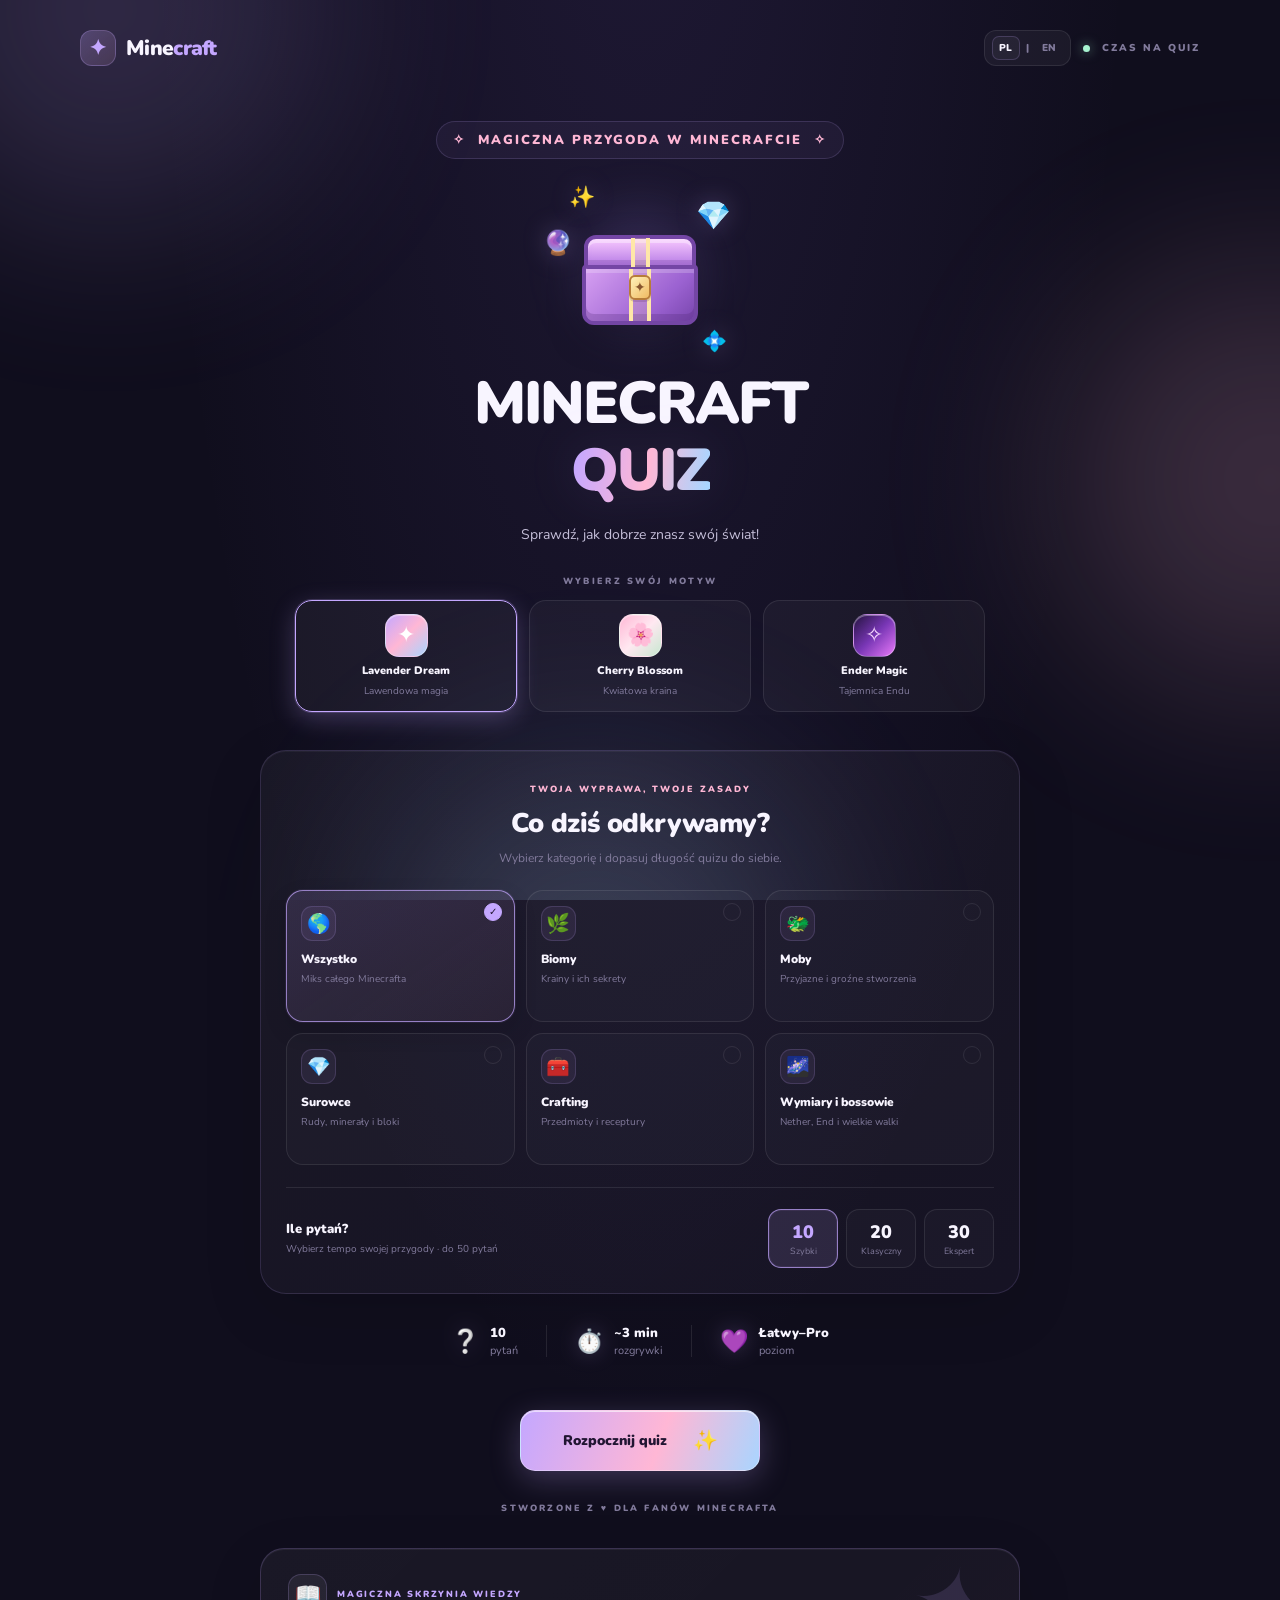
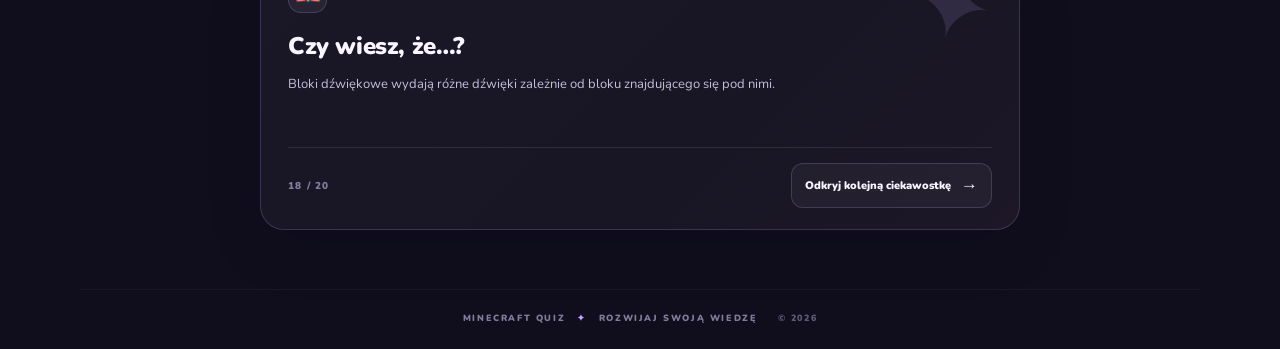
==== index.html @ c7bdc9eb "add buttons change language and facts" ====
<!DOCTYPE html>
<html lang="pl">
<head>
    <meta charset="UTF-8">
    <meta name="description" id="metaDescription" content="Minecraft Quiz — sprawdź swoją wiedzę o świecie Minecraft!">
    <link rel="stylesheet" href="style.css">
    <script src="script.js" defer></script>
    <link rel="preconnect" href="https://fonts.googleapis.com">
    <link rel="preconnect" href="https://fonts.gstatic.com" crossorigin>
    <link href="https://fonts.googleapis.com/css2?family=Nunito:wght@400;500;600;700;800;900&display=swap" rel="stylesheet">
    <title>Minecraft Quiz</title>
</head>
<body>
    <div class="background-effects" aria-hidden="true">
        <div class="glow glow-one"></div>
        <div class="glow glow-two"></div>
        <div class="glow glow-three"></div>
    </div>
    <div class="particles" id="particles" aria-hidden="true"></div>
    <header class="topbar">
        <a href="#" class="logo" aria-label="Minecraft Quiz — strona główna" data-i18n-aria="homeAria">
            <span class="logo-icon">✦</span>
            <span>Mine<span class="logo-accent">craft</span></span>
        </a>
        <div class="topbar-right">
            <div class="language-switch" role="group" aria-label="Wybierz język" data-i18n-aria="languageAria">
                <button type="button" class="language-button active" data-language="pl" aria-pressed="true">PL</button>
                <span aria-hidden="true">|</span>
                <button type="button" class="language-button" data-language="en" aria-pressed="false">EN</button>
            </div>
            <span class="status-dot"></span>
            <span class="status-text" data-i18n="status">CZAS NA QUIZ</span>
        </div>
    </header>
    <main class="main-container">
        <section class="screen welcome-screen active" id="welcomeScreen">
            <div class="welcome-content">
                <div class="eyebrow">
                    <span>✧</span>
                    <span data-i18n="eyebrow">MAGICZNA PRZYGODA W MINECRAFCIE</span>
                    <span>✧</span>
                </div>

                <div class="hero-icon chest-scene" id="chestScene" aria-hidden="true">
                    <div class="hero-icon-glow"></div>
                    <span class="crystal crystal-one">💎</span>
                    <span class="crystal crystal-two">🔮</span>
                    <span class="crystal crystal-three">✨</span>
                    <span class="crystal crystal-four">💠</span>
                    <div class="treasure-chest" id="treasureChest">
                        <div class="chest-lid"><span class="chest-lid-band"></span></div>
                        <div class="chest-base">
                            <span class="chest-band"></span>
                            <span class="chest-lock">✦</span>
                        </div>
                        <div class="chest-sparkle chest-sparkle-one">✧</div>
                        <div class="chest-sparkle chest-sparkle-two">✦</div>
                    </div>
                </div>

                <h1>MINECRAFT<br><span class="gradient-text">QUIZ</span></h1>
                <p class="welcome-description" data-i18n="welcomeDescription">Sprawdź, jak dobrze znasz swój świat!</p>

                <div class="theme-picker" aria-label="Wybierz motyw quizu" data-i18n-aria="themeAria">
                    <p class="theme-picker-title" data-i18n="themeTitle">WYBIERZ SWÓJ MOTYW</p>
                    <div class="theme-options">
                        <button class="theme-option" type="button" data-theme-choice="lavender" aria-pressed="false">
                            <span class="theme-swatch lavender-swatch"><span>✦</span></span>
                            <span class="theme-option-name">Lavender Dream</span>
                            <span class="theme-option-description" data-i18n="themeLavender">Lawendowa magia</span>
                        </button>
                        <button class="theme-option" type="button" data-theme-choice="cherry" aria-pressed="false">
                            <span class="theme-swatch cherry-swatch"><span>🌸</span></span>
                            <span class="theme-option-name">Cherry Blossom</span>
                            <span class="theme-option-description" data-i18n="themeCherry">Kwiatowa kraina</span>
                        </button>
                        <button class="theme-option" type="button" data-theme-choice="ender" aria-pressed="false">
                            <span class="theme-swatch ender-swatch"><span>✧</span></span>
                            <span class="theme-option-name">Ender Magic</span>
                            <span class="theme-option-description" data-i18n="themeEnder">Tajemnica Endu</span>
                        </button>
                    </div>
                </div>

                <section class="quiz-setup" aria-labelledby="categoryHeading">
                    <div class="setup-heading">
                        <span class="setup-kicker" data-i18n="setupKicker">TWOJA WYPRAWA, TWOJE ZASADY</span>
                        <h2 id="categoryHeading" data-i18n="categoryHeading">Co dziś odkrywamy?</h2>
                        <p data-i18n="setupDescription">Wybierz kategorię i dopasuj długość quizu do siebie.</p>
                    </div>
                    <div class="category-grid" id="categoryGrid" role="group" aria-label="Wybierz kategorię quizu" data-i18n-aria="categoryAria">
                        <button class="category-card selected" type="button" data-category="all" aria-pressed="true"><span class="category-card-icon">🌎</span><span class="category-card-title" data-i18n="catAll">Wszystko</span><span class="category-card-description" data-i18n="catAllDesc">Miks całego Minecrafta</span><span class="category-card-check">✓</span></button>
                        <button class="category-card" type="button" data-category="biomes" aria-pressed="false"><span class="category-card-icon">🌿</span><span class="category-card-title" data-i18n="catBiomes">Biomy</span><span class="category-card-description" data-i18n="catBiomesDesc">Krainy i ich sekrety</span><span class="category-card-check">✓</span></button>
                        <button class="category-card" type="button" data-category="mobs" aria-pressed="false"><span class="category-card-icon">🐲</span><span class="category-card-title" data-i18n="catMobs">Moby</span><span class="category-card-description" data-i18n="catMobsDesc">Przyjazne i groźne stworzenia</span><span class="category-card-check">✓</span></button>
                        <button class="category-card" type="button" data-category="resources" aria-pressed="false"><span class="category-card-icon">💎</span><span class="category-card-title" data-i18n="catResources">Surowce</span><span class="category-card-description" data-i18n="catResourcesDesc">Rudy, minerały i bloki</span><span class="category-card-check">✓</span></button>
                        <button class="category-card" type="button" data-category="crafting" aria-pressed="false"><span class="category-card-icon">🧰</span><span class="category-card-title" data-i18n="catCrafting">Crafting</span><span class="category-card-description" data-i18n="catCraftingDesc">Przedmioty i receptury</span><span class="category-card-check">✓</span></button>
                        <button class="category-card" type="button" data-category="dimensions" aria-pressed="false"><span class="category-card-icon">🌌</span><span class="category-card-title" data-i18n="catDimensions">Wymiary i bossowie</span><span class="category-card-description" data-i18n="catDimensionsDesc">Nether, End i wielkie walki</span><span class="category-card-check">✓</span></button>
                    </div>
                    <div class="question-count-picker">
                        <div class="question-count-copy"><strong data-i18n="countTitle">Ile pytań?</strong><span data-i18n="countHint">Wybierz tempo swojej przygody</span></div>
                        <div class="question-count-options" role="group" aria-label="Liczba pytań" data-i18n-aria="countAria">
                            <button type="button" class="count-option selected" data-count="10" aria-pressed="true"><strong>10</strong><span data-i18n="countQuick">Szybki</span></button>
                            <button type="button" class="count-option" data-count="20" aria-pressed="false"><strong>20</strong><span data-i18n="countClassic">Klasyczny</span></button>
                            <button type="button" class="count-option" data-count="30" aria-pressed="false"><strong>30</strong><span data-i18n="countExpert">Ekspert</span></button>
                        </div>
                    </div>
                </section>

                <div class="quiz-info">
                    <div class="info-item">
                        <span class="info-icon">❔</span>
                        <div><strong id="selectedQuestionCount">10</strong><span data-i18n="questionsLabel">pytań</span></div>
                    </div>
                    <div class="info-divider"></div>
                    <div class="info-item">
                        <span class="info-icon">⏱️</span>
                        <div><strong id="estimatedTime">~3 min</strong><span data-i18n="gameTime">rozgrywki</span></div>
                    </div>
                    <div class="info-divider"></div>
                    <div class="info-item">
                        <span class="info-icon">💜</span>
                        <div><strong data-i18n="levelRange">Łatwy–Pro</strong><span data-i18n="levelLabel">poziom</span></div>
                    </div>
                </div>
                <button class="primary-button adventure-button" id="startButton" type="button">
                    <span id="startButtonLabel" data-i18n="startQuiz">Rozpocznij quiz</span>
                    <span class="button-arrow">✨</span>
                </button>
                <p class="welcome-footer" data-i18n="welcomeFooter">STWORZONE Z <span>♥</span> DLA FANÓW MINECRAFTA</p>
                <section class="fact-card" aria-labelledby="factHeading">
                    <div class="fact-card-top"><span class="fact-book-icon">📖</span><span class="fact-kicker" data-i18n="factKicker">MAGICZNA SKRZYNIA WIEDZY</span></div>
                    <h2 id="factHeading" data-i18n="factHeading">Czy wiesz, że…?</h2>
                    <p class="fact-text" id="factText" aria-live="polite"></p>
                    <div class="fact-card-bottom"><span class="fact-counter" id="factCounter">01 / 20</span><button type="button" class="fact-next-button" id="nextFactButton"><span data-i18n="nextFact">Odkryj kolejną ciekawostkę</span><span aria-hidden="true">→</span></button></div>
                </section>
            </div>
        </section>
        <section class="screen quiz-screen" id="quizScreen">
            <div class="quiz-header">
                <div class="quiz-category">
                    <span class="category-icon">⛏️</span>
                    <div>
                        <span class="category-label" data-i18n="categoryLabel">KATEGORIA</span>
                        <strong id="quizCategoryTitle">Wiedza o Minecrafcie</strong>
                    </div>
                </div>
                <div class="question-counter">
                    <span id="currentQuestion">01</span>
                    <span class="counter-divider">/</span>
                    <span id="totalQuestions">10</span>
                </div>
            </div>
            <div class="progress-track" role="progressbar" aria-label="Postęp quizu" data-i18n-aria="progressAria" aria-valuemin="0" aria-valuemax="100" aria-valuenow="0" id="progressTrack">
                <div class="progress-fill" id="progressFill"></div>
                <div class="progress-sparkle">✦</div>
            </div>
            <div class="question-content" id="questionContent">
                <div class="question-label">
                    <span class="question-number-icon">✧</span>
                    <span data-i18n="questionLabel">PYTANIE</span> <span id="questionNumberLabel">01</span>
                </div>
                <h2 id="questionText">Loading question...</h2>
                <p class="question-hint" data-i18n="questionHint">Wybierz jedną poprawną odpowiedź.</p>
                <div class="answers-grid" id="answersContainer"></div>
                <div class="feedback-message" id="feedbackMessage" role="status" aria-live="polite"></div>
            </div>
            <div class="quiz-footer">
                <div class="score-display">
                    <span class="score-icon">✦</span>
                    <span data-i18n="yourScore">Twój wynik:</span>
                    <strong id="scoreDisplay">0</strong>
                    <span class="score-unit" data-i18n="points">pkt</span>
                </div>
                <button class="next-button" id="nextButton" disabled>
                    <span id="nextButtonText">Następne pytanie</span>
                    <span>→</span>
                </button>
            </div>
        </section>
        <section class="screen result-screen" id="resultScreen">
            <div class="result-content">
                <div class="result-decoration decoration-left">✦</div>
                <div class="result-decoration decoration-right">✧</div>
                <div class="result-badge" id="resultBadge">🏆</div>
                <div class="eyebrow result-eyebrow">
                    <span data-i18n="quizCompleted">QUIZ UKOŃCZONY</span>
                </div>
                <h1 id="resultTitle">Niesamowicie!</h1>
                <p class="result-description" id="resultDescription">Sprawdź swój wynik!</p>
                <div class="result-card">
                    <span class="result-card-label" data-i18n="resultScore">TWÓJ WYNIK</span>
                    <div class="result-score">
                        <span id="finalScore">0</span>
                        <span class="result-score-divider">/</span>
                        <span id="maxScore">10</span>
                    </div>
                    <div class="result-progress-track">
                        <div class="result-progress-fill" id="resultProgressFill"></div>
                    </div>
                    <div class="result-percentage">
                        <span data-i18n="correctAnswers">Poprawne odpowiedzi</span>
                        <strong id="resultPercentage">0%</strong>
                    </div>
                </div>
                <div class="result-message" id="resultMessage"></div>
                <section class="result-fact" aria-label="Minecraft fact">
                    <span class="result-fact-icon">💡</span>
                    <div class="result-fact-copy"><strong data-i18n="resultFactTitle">Ciekawostka na koniec</strong><p id="resultFactText"></p></div>
                    <button type="button" id="nextResultFactButton" class="result-fact-next" aria-label="Next fact">↻</button>
                </section>
                <button class="primary-button replay-button" id="restartButton">
                    <span data-i18n="tryAgain">Zagraj ponownie</span>
                    <span class="button-arrow">↻</span>
                </button>
                <p class="welcome-footer" data-i18n="resultFooter">KAŻDY BLOK MA SWOJĄ HISTORIĘ <span>♥</span></p>
            </div>
        </section>
    </main>
    <footer class="site-footer">
        <span>MINECRAFT QUIZ</span>
        <span class="footer-separator">✦</span>
        <span data-i18n="footerTagline">ROZWIJAJ SWOJĄ WIEDZĘ</span>
        <span class="footer-copyright">© 2026</span>
    </footer>
</body>
</html>
---- style.css ----
:root {
    --bg: #100e1d;
    --bg-light: #19152b;
    --lavender: #c4a7ff;
    --purple: #a78bfa;
    --pink: #ffb7d5;
    --blue: #a9d5ff;
    --mint: #a7f3d0;
    --text: #f8f5ff;
    --text-soft: #c5bfd9;
    --text-muted: #827b9c;
    --card: rgba(255, 255, 255, 0.045);
    --border: rgba(255, 255, 255, 0.09);
    --success: #8ef0c5;
    --error: #ff9db8;
    --radius-lg: 28px;
    --radius-md: 18px;
    --font: "Nunito", sans-serif;
}
* {
    box-sizing: border-box;
    margin: 0;
    padding: 0;
}
html {
    min-height: 100%;
    scroll-behavior: smooth;
}
body {
    min-height: 100vh;
    min-height: 100svh;
    display: flex;
    flex-direction: column;
    overflow-x: hidden;
    background:
        radial-gradient(
            ellipse at 50% -20%,
            rgba(135, 100, 220, 0.13),
            transparent 55%
        ),
        var(--bg);
    color: var(--text);
    font-family: var(--font);
    -webkit-font-smoothing: antialiased;
}
button,
a {
    font: inherit;
}
button {
    color: inherit;
}
button:focus-visible,
a:focus-visible {
    outline: 3px solid var(--pink);
    outline-offset: 5px;
}
button:disabled {
    cursor: not-allowed;
}
::selection {
    background: rgba(196, 167, 255, 0.4);
    color: white;
}
.background-effects {
    position: fixed;
    inset: 0;
    overflow: hidden;
    pointer-events: none;
    z-index: -2;
}
.glow {
    position: absolute;
    width: 420px;
    height: 420px;
    border-radius: 50%;
    filter: blur(100px);
    opacity: 0.18;
    animation: glowFloat 12s ease-in-out infinite alternate;
}
.glow-one {
    top: -200px;
    left: -100px;
    background: #9d7aff;
}
.glow-two {
    right: -200px;
    top: 30%;
    background: #f58fc4;
    animation-delay: -4s;
}
.glow-three {
    bottom: -280px;
    left: 30%;
    background: #77b8ff;
    animation-delay: -7s;
}
.particles {
    position: fixed;
    inset: 0;
    overflow: hidden;
    pointer-events: none;
    z-index: -1;
}
.particle {
    position: absolute;
    bottom: -20px;
    color: rgba(220, 200, 255, 0.65);
    font-size: 12px;
    animation: particleRise linear infinite;
}
.topbar {
    width: min(1120px, calc(100% - 64px));
    margin: 0 auto;
    padding: 30px 0;
    display: flex;
    align-items: center;
    justify-content: space-between;
}
.logo {
    display: inline-flex;
    align-items: center;
    gap: 10px;
    color: var(--text);
    text-decoration: none;
    font-size: 21px;
    font-weight: 900;
    letter-spacing: -0.7px;
    transition: transform 0.3s ease;
}
.logo:hover {
    transform: translateY(-2px);
}
.logo-icon {
    display: grid;
    place-items: center;
    width: 36px;
    height: 36px;
    border: 1px solid rgba(196, 167, 255, 0.25);
    border-radius: 12px;
    background:
        linear-gradient(
            135deg,
            rgba(196, 167, 255, 0.25),
            rgba(255, 183, 213, 0.12)
        );
    color: var(--lavender);
    font-size: 21px;
}
.logo-accent {
    color: var(--lavender);
}
.topbar-right {
    display: flex;
    align-items: center;
    gap: 10px;
}
.status-dot {
    width: 7px;
    height: 7px;
    border-radius: 50%;
    background: var(--mint);
    box-shadow: 0 0 12px rgba(167, 243, 208, 0.6);
    animation: statusPulse 2s ease-in-out infinite;
}
.status-text {
    color: var(--text-muted);
    font-size: 10px;
    font-weight: 900;
    letter-spacing: 2px;
}
.main-container {
    width: 100%;
    max-width: 1000px;
    flex: 1;
    display: flex;
    align-items: center;
    justify-content: center;
    margin: 0 auto;
    padding: 25px 24px 55px;
}
.screen {
    display: none;
    width: 100%;
    animation: screenEnter 0.65s cubic-bezier(.2, .8, .2, 1) both;
}
.screen.active {
    display: block;
}
.welcome-content {
    display: flex;
    flex-direction: column;
    align-items: center;
    text-align: center;
}
.eyebrow {
    display: inline-flex;
    align-items: center;
    justify-content: center;
    gap: 12px;
    padding: 9px 16px;
    border: 1px solid rgba(196, 167, 255, 0.16);
    border-radius: 100px;
    background: rgba(196, 167, 255, 0.055);
    color: #d5c3ff;
    font-size: 10px;
    font-weight: 900;
    letter-spacing: 2px;
}
.eyebrow span {
    color: var(--pink);
    font-size: 13px;
}
.hero-icon {
    position: relative;
    width: 155px;
    height: 155px;
    display: grid;
    place-items: center;
    margin: 27px 0 16px;
}
.hero-icon-glow {
    position: absolute;
    width: 125px;
    height: 125px;
    border-radius: 50%;
    background: rgba(167, 139, 250, 0.17);
    filter: blur(25px);
    animation: heroGlow 3s ease-in-out infinite alternate;
}
.minecraft-cube {
    position: relative;
    z-index: 1;
    width: 105px;
    height: 105px;
    display: grid;
    place-items: center;
    border: 1px solid rgba(255, 255, 255, 0.2);
    border-radius: 28px;
    background:
        linear-gradient(
            145deg,
            rgba(255, 183, 213, 0.18),
            rgba(167, 139, 250, 0.17),
            rgba(169, 213, 255, 0.14)
        );
    box-shadow:
        0 0 55px rgba(167, 139, 250, 0.16),
        inset 0 1px 0 rgba(255, 255, 255, 0.15);
    font-size: 57px;
    animation: cubeFloat 4s ease-in-out infinite;
}
.floating-item {
    position: absolute;
    display: grid;
    place-items: center;
    width: 36px;
    height: 36px;
    border: 1px solid rgba(255, 255, 255, 0.1);
    border-radius: 12px;
    background: rgba(255, 255, 255, 0.055);
    backdrop-filter: blur(10px);
    font-size: 19px;
    animation: itemFloat 4s ease-in-out infinite;
}
.item-one {
    top: 0;
    right: 0;
    animation-delay: -1s;
}
.item-two {
    top: 23px;
    left: -4px;
    animation-delay: -2s;
}
.item-three {
    bottom: 5px;
    left: 2px;
    animation-delay: -0.5s;
}
.item-four {
    right: -4px;
    bottom: 18px;
    animation-delay: -2.5s;
}
.welcome-content h1 {
    font-size: clamp(35px, 5.6vw, 59px);
    line-height: 1.13;
    font-weight: 900;
    letter-spacing: -2px;
}
.gradient-text {
    background:
        linear-gradient(
            100deg,
            #cbb6ff 5%,
            #ffb7d5 50%,
            #a9d5ff 95%
        );
    background-clip: text;
    -webkit-background-clip: text;
    color: transparent;
    filter: drop-shadow(0 0 25px rgba(196, 167, 255, 0.12));
}
.welcome-description {
    max-width: 520px;
    margin-top: 18px;
    color: var(--text-soft);
    font-size: 14px;
    line-height: 1.9;
}
.quiz-info {
    display: flex;
    align-items: center;
    justify-content: center;
    gap: 28px;
    margin: 30px 0 28px;
}
.info-item {
    display: flex;
    align-items: center;
    gap: 10px;
    text-align: left;
}
.info-icon {
    font-size: 23px;
    filter: drop-shadow(0 0 10px rgba(196, 167, 255, 0.2));
}
.info-item div {
    display: flex;
    flex-direction: column;
    gap: 1px;
}
.info-item strong {
    font-size: 13px;
    font-weight: 900;
}
.info-item div span {
    color: var(--text-muted);
    font-size: 11px;
}
.info-divider {
    width: 1px;
    height: 32px;
    background: var(--border);
}
.primary-button {
    position: relative;
    display: inline-flex;
    align-items: center;
    justify-content: center;
    gap: 26px;
    min-width: 240px;
    padding: 16px 22px;
    overflow: hidden;
    border: 1px solid rgba(255, 255, 255, 0.35);
    border-radius: 15px;
    background:
        linear-gradient(
            110deg,
            #c3a7ff,
            #e5b4f4 55%,
            #ffb9d7
        );
    color: #211532;
    font-size: 14px;
    font-weight: 900;
    cursor: pointer;
    box-shadow:
        0 8px 30px rgba(167, 139, 250, 0.19),
        inset 0 1px 0 rgba(255, 255, 255, 0.6);
    transition:
        transform 0.25s ease,
        box-shadow 0.25s ease;
}
.primary-button::before {
    content: "";
    position: absolute;
    top: 0;
    left: -100%;
    width: 70%;
    height: 100%;
    background:
        linear-gradient(
            90deg,
            transparent,
            rgba(255, 255, 255, 0.4),
            transparent
        );
    transform: skewX(-20deg);
    transition: left 0.6s ease;
}
.primary-button:hover::before {
    left: 140%;
}
.primary-button:hover {
    transform: translateY(-3px);
    box-shadow:
        0 14px 40px rgba(167, 139, 250, 0.28),
        inset 0 1px 0 rgba(255, 255, 255, 0.6);
}
.primary-button:active {
    transform: translateY(-1px) scale(0.99);
}
.button-arrow {
    font-size: 20px;
    transition: transform 0.25s ease;
}
.primary-button:hover .button-arrow {
    transform: translateX(4px);
}
.welcome-footer {
    margin-top: 31px;
    color: var(--text-muted);
    font-size: 9px;
    font-weight: 900;
    letter-spacing: 2.2px;
}
.welcome-footer span {
    color: var(--pink);
}
.quiz-screen {
    max-width: 760px;
    margin: 0 auto;
}
.quiz-header {
    display: flex;
    align-items: center;
    justify-content: space-between;
    margin-bottom: 24px;
}
.quiz-category {
    display: flex;
    align-items: center;
    gap: 12px;
}
.category-icon {
    display: grid;
    place-items: center;
    width: 44px;
    height: 44px;
    border: 1px solid var(--border);
    border-radius: 14px;
    background: var(--card);
    font-size: 21px;
}
.quiz-category div {
    display: flex;
    flex-direction: column;
    gap: 3px;
}
.category-label {
    color: var(--text-muted);
    font-size: 9px;
    font-weight: 900;
    letter-spacing: 1.8px;
}
.quiz-category strong {
    font-size: 13px;
    font-weight: 800;
}
.question-counter {
    display: flex;
    align-items: baseline;
    gap: 6px;
    font-size: 19px;
    font-weight: 900;
}
.question-counter > span:first-child {
    color: var(--lavender);
}
.counter-divider {
    color: var(--text-muted);
    font-size: 13px;
}
.question-counter > span:last-child {
    color: var(--text-muted);
    font-size: 13px;
}
.progress-track {
    position: relative;
    width: 100%;
    height: 7px;
    border-radius: 100px;
    background: rgba(255, 255, 255, 0.075);
}
.progress-fill {
    position: relative;
    width: 0;
    height: 100%;
    border-radius: inherit;
    background:
        linear-gradient(
            90deg,
            #a78bfa,
            #ffb7d5,
            #a9d5ff
        );
    box-shadow: 0 0 15px rgba(196, 167, 255, 0.3);
    transition: width 0.5s cubic-bezier(.2, .8, .2, 1);
}
.progress-sparkle {
    position: absolute;
    top: 50%;
    left: 0;
    color: white;
    font-size: 13px;
    opacity: 0;
    transform: translate(-50%, -50%);
    transition:
        left 0.5s ease,
        opacity 0.2s ease;
}
.question-content {
    margin-top: 37px;
}
.question-label {
    display: flex;
    align-items: center;
    gap: 7px;
    margin-bottom: 16px;
    color: var(--text-muted);
    font-size: 10px;
    font-weight: 900;
    letter-spacing: 2px;
}
.question-number-icon {
    color: var(--pink);
    font-size: 15px;
}
.question-content h2 {
    max-width: 650px;
    font-size: clamp(23px, 3.5vw, 33px);
    line-height: 1.4;
    font-weight: 900;
    letter-spacing: -0.8px;
}
.question-hint {
    margin-top: 10px;
    color: var(--text-muted);
    font-size: 12px;
}
.answers-grid {
    display: grid;
    grid-template-columns: repeat(2, minmax(0, 1fr));
    gap: 14px;
    margin-top: 29px;
}
.answer-button {
    position: relative;
    display: flex;
    align-items: center;
    gap: 14px;
    min-height: 76px;
    padding: 17px;
    border: 1px solid var(--border);
    border-radius: var(--radius-md);
    background: rgba(255, 255, 255, 0.035);
    text-align: left;
    cursor: pointer;
    transition:
        transform 0.22s ease,
        background 0.22s ease,
        border-color 0.22s ease,
        box-shadow 0.22s ease;
}
.answer-button:hover:not(:disabled) {
    transform: translateY(-3px);
    border-color: rgba(196, 167, 255, 0.5);
    background: rgba(196, 167, 255, 0.08);
    box-shadow: 0 8px 25px rgba(0, 0, 0, 0.12);
}
.answer-letter {
    flex-shrink: 0;
    display: grid;
    place-items: center;
    width: 34px;
    height: 34px;
    border: 1px solid rgba(196, 167, 255, 0.17);
    border-radius: 11px;
    background: rgba(196, 167, 255, 0.08);
    color: #d9c8ff;
    font-size: 12px;
    font-weight: 900;
    transition: all 0.2s ease;
}
.answer-text {
    flex: 1;
    color: #e7e1f5;
    font-size: 13px;
    font-weight: 700;
    line-height: 1.6;
}
.answer-indicator {
    flex-shrink: 0;
    display: grid;
    place-items: center;
    width: 21px;
    height: 21px;
    border: 1px solid rgba(255, 255, 255, 0.12);
    border-radius: 50%;
    color: transparent;
    font-size: 12px;
    transition: all 0.2s ease;
}
.answer-button.correct {
    border-color: rgba(142, 240, 197, 0.55);
    background: rgba(142, 240, 197, 0.09);
    box-shadow: 0 0 25px rgba(142, 240, 197, 0.06);
}
.answer-button.correct .answer-letter {
    border-color: rgba(142, 240, 197, 0.4);
    background: rgba(142, 240, 197, 0.17);
    color: var(--success);
}
.answer-button.correct .answer-indicator {
    border-color: var(--success);
    background: var(--success);
    color: #132c25;
}
.answer-button.incorrect {
    border-color: rgba(255, 157, 184, 0.55);
    background: rgba(255, 157, 184, 0.07);
}
.answer-button.incorrect .answer-letter {
    border-color: rgba(255, 157, 184, 0.4);
    background: rgba(255, 157, 184, 0.12);
    color: var(--error);
}
.answer-button.incorrect .answer-indicator {
    border-color: var(--error);
    background: var(--error);
    color: #3c1020;
}
.answer-button:disabled {
    cursor: default;
}
.feedback-message {
    min-height: 24px;
    margin-top: 18px;
    color: var(--text-soft);
    font-size: 13px;
    line-height: 1.6;
}
.feedback-message.success {
    color: var(--success);
}
.feedback-message.error {
    color: var(--error);
}
.quiz-footer {
    display: flex;
    align-items: center;
    justify-content: space-between;
    gap: 15px;
    margin-top: 26px;
    padding-top: 22px;
    border-top: 1px solid var(--border);
}
.score-display {
    display: flex;
    align-items: center;
    gap: 8px;
    color: var(--text-muted);
    font-size: 12px;
    font-weight: 700;
}
.score-icon {
    color: var(--lavender);
    font-size: 17px;
}
.score-display strong {
    color: var(--text);
    font-size: 16px;
    font-weight: 900;
}
.score-unit {
    margin-left: -5px;
}
.next-button {
    display: inline-flex;
    align-items: center;
    justify-content: center;
    gap: 20px;
    padding: 13px 19px;
    border: 1px solid rgba(196, 167, 255, 0.2);
    border-radius: 13px;
    background: rgba(196, 167, 255, 0.1);
    color: #e6d8ff;
    font-size: 12px;
    font-weight: 900;
    cursor: pointer;
    transition: all 0.25s ease;
}
.next-button:not(:disabled):hover {
    transform: translateY(-2px);
    border-color: rgba(196, 167, 255, 0.5);
    background: rgba(196, 167, 255, 0.17);
}
.next-button:disabled {
    opacity: 0.35;
}
.next-button span:last-child {
    font-size: 18px;
}
.result-content {
    position: relative;
    display: flex;
    flex-direction: column;
    align-items: center;
    max-width: 500px;
    margin: 0 auto;
    text-align: center;
}
.result-badge {
    display: grid;
    place-items: center;
    width: 100px;
    height: 100px;
    margin: 10px 0 23px;
    border: 1px solid rgba(255, 255, 255, 0.17);
    border-radius: 30px;
    background:
        linear-gradient(
            145deg,
            rgba(196, 167, 255, 0.17),
            rgba(255, 183, 213, 0.12)
        );
    box-shadow:
        0 0 55px rgba(196, 167, 255, 0.1),
        inset 0 1px 0 rgba(255, 255, 255, 0.15);
    font-size: 45px;
    animation: badgeAppear 0.8s cubic-bezier(.2, .8, .2, 1) both;
}
.result-eyebrow {
    margin-bottom: 17px;
}
.result-content h1 {
    font-size: clamp(37px, 5vw, 52px);
    font-weight: 900;
    letter-spacing: -1.5px;
}
.result-description {
    max-width: 400px;
    margin-top: 10px;
    color: var(--text-soft);
    font-size: 13px;
    line-height: 1.8;
}
.result-card {
    width: 100%;
    margin-top: 27px;
    padding: 25px;
    border: 1px solid var(--border);
    border-radius: 23px;
    background: rgba(255, 255, 255, 0.035);
    box-shadow: 0 15px 55px rgba(0, 0, 0, 0.08);
}
.result-card-label {
    color: var(--text-muted);
    font-size: 10px;
    font-weight: 900;
    letter-spacing: 2px;
}
.result-score {
    display: flex;
    align-items: baseline;
    justify-content: center;
    gap: 10px;
    margin: 13px 0 20px;
    font-size: 55px;
    font-weight: 900;
    letter-spacing: -2px;
}
.result-score span:first-child {
    color: var(--lavender);
}
.result-score-divider {
    color: var(--text-muted);
    font-size: 31px;
}
.result-score span:last-child {
    color: var(--text-soft);
}
.result-progress-track {
    height: 7px;
    overflow: hidden;
    border-radius: 100px;
    background: rgba(255, 255, 255, 0.08);
}
.result-progress-fill {
    width: 0;
    height: 100%;
    border-radius: inherit;
    background:
        linear-gradient(
            90deg,
            #a78bfa,
            #ffb7d5,
            #a9d5ff
        );
    transition: width 1s cubic-bezier(.2, .8, .2, 1);
}
.result-percentage {
    display: flex;
    align-items: center;
    justify-content: space-between;
    margin-top: 17px;
    color: var(--text-muted);
    font-size: 12px;
}
.result-percentage strong {
    color: var(--text);
    font-size: 13px;
}
.result-message {
    min-height: 24px;
    margin-top: 21px;
    color: var(--text-soft);
    font-size: 13px;
    line-height: 1.8;
}
.replay-button {
    margin-top: 22px;
}
.result-decoration {
    position: absolute;
    color: var(--lavender);
    font-size: 32px;
    animation: itemFloat 4s ease-in-out infinite;
}
.decoration-left {
    top: 65px;
    left: -35px;
}
.decoration-right {
    top: 130px;
    right: -30px;
    color: var(--pink);
    animation-delay: -2s;
}
.site-footer {
    width: min(1120px, calc(100% - 64px));
    display: flex;
    align-items: center;
    justify-content: center;
    gap: 12px;
    margin: 0 auto;
    padding: 22px 0 25px;
    border-top: 1px solid rgba(255, 255, 255, 0.045);
    color: var(--text-muted);
    font-size: 9px;
    font-weight: 900;
    letter-spacing: 1.6px;
}
.footer-separator {
    color: var(--lavender);
}
.footer-copyright {
    margin-left: 8px;

    color: #5f5878;
}
@keyframes screenEnter {
    from {
        opacity: 0;
        transform: translateY(15px);
    }
    to {
        opacity: 1;
        transform: translateY(0);
    }
}
@keyframes glowFloat {
    from {
        transform: translate(0, 0) scale(1);
    }
    to {
        transform: translate(45px, 35px) scale(1.15);
    }
}
@keyframes heroGlow {
    from {
        transform: scale(0.9);
        opacity: 0.6;
    }
    to {
        transform: scale(1.15);
        opacity: 1;
    }
}
@keyframes cubeFloat {
    0%, 100% {
        transform: translateY(0) rotate(-3deg);
    }
    50% {
        transform: translateY(-8px) rotate(3deg);
    }
}
@keyframes itemFloat {
    0%, 100% {
        transform: translateY(0) rotate(0deg);
    }
    50% {
        transform: translateY(-9px) rotate(7deg);
    }
}
@keyframes statusPulse {
    0%, 100% {
        opacity: 1;
        box-shadow: 0 0 12px rgba(167, 243, 208, 0.6);
    }
    50% {
        opacity: 0.5;
        box-shadow: 0 0 4px rgba(167, 243, 208, 0.3);
    }
}
@keyframes particleRise {
    from {
        transform: translate3d(0, 0, 0) rotate(0deg);
        opacity: 0;
    }
    10% {
        opacity: 0.7;
    }
    90% {
        opacity: 0.45;
    }
    to {
        transform: translate3d(35px, -110vh, 0) rotate(260deg);
        opacity: 0;
    }
}
@keyframes badgeAppear {
    from {
        opacity: 0;
        transform: scale(0.7) rotate(-8deg);
    }
    to {
        opacity: 1;
        transform: scale(1) rotate(0);
    }
}
@media (max-width: 600px) {
    .topbar {
        width: calc(100% - 36px);
        padding: 22px 0;
    }
    .logo {
        font-size: 19px;
    }
    .status-text {
        font-size: 8px;
        letter-spacing: 1px;
    }
    .main-container {
        padding: 25px 19px 40px;
    }
    .eyebrow {
        gap: 8px;
        padding: 8px 12px;
        font-size: 8px;
        letter-spacing: 1.2px;
    }
    .hero-icon {
        width: 135px;
        height: 135px;
        margin-top: 25px;
    }
    .minecraft-cube {
        width: 92px;
        height: 92px;
        font-size: 48px;
    }
    .welcome-content h1 {
        font-size: clamp(32px, 9vw, 46px);
        letter-spacing: -1.5px;
    }
    .welcome-description {
        max-width: 370px;
        font-size: 13px;
    }
    .quiz-info {
        gap: 13px;
    }
    .info-icon {
        font-size: 18px;
    }
    .info-item {
        gap: 6px;
    }
    .info-item strong {
        font-size: 11px;
    }
    .info-item div span {
        font-size: 10px;
    }
    .info-divider {
        height: 28px;
    }
    .primary-button {
        width: min(100%, 300px);
    }
    .quiz-header {
        margin-bottom: 20px;
    }
    .category-icon {
        width: 39px;
        height: 39px;
    }
    .quiz-category strong {
        font-size: 11px;
    }
    .question-content {
        margin-top: 30px;
    }
    .question-content h2 {
        font-size: 25px;
    }
    .answers-grid {
        grid-template-columns: 1fr;
        gap: 10px;
        margin-top: 23px;
    }
    .answer-button {
        min-height: 65px;
        padding: 13px;
    }
    .quiz-footer {
        align-items: stretch;
        flex-direction: column;
        margin-top: 22px;
    }
    .score-display {
        justify-content: center;
    }
    .next-button {
        width: 100%;
    }
    .result-badge {
        width: 85px;
        height: 85px;
        font-size: 38px;
    }
    .result-card {
        padding: 21px 17px;
    }
    .result-score {
        font-size: 48px;
    }
    .decoration-left {
        left: 0;
    }
    .decoration-right {
        right: 0;
    }
    .site-footer {
        width: calc(100% - 36px);
        flex-wrap: wrap;
        gap: 8px;
        font-size: 8px;
        letter-spacing: 1px;
    }
}
@media (max-width: 360px) {
    .quiz-info {
        gap: 8px;
    }
    .info-icon {
        display: none;
    }
    .welcome-content h1 {
        font-size: 30px;
    }
    .question-content h2 {
        font-size: 22px;
    }
    .site-footer {
        font-size: 7px;
    }
}
@media (prefers-reduced-motion: reduce) {
    *,
    *::before,
    *::after {
        scroll-behavior: auto !important;
        animation-duration: 0.01ms !important;
        animation-iteration-count: 1 !important;
        transition-duration: 0.01ms !important;
    }
}
:root,
:root[data-theme="lavender"] {
    --theme-bg: #100e1d;
    --theme-bg-glow: rgba(135, 100, 220, 0.13);
    --theme-primary: #c4a7ff;
    --theme-secondary: #ffb7d5;
    --theme-tertiary: #a9d5ff;
    --theme-card: rgba(255, 255, 255, 0.045);
    --theme-border: rgba(196, 167, 255, 0.2);
    --theme-text: #f8f5ff;
    --theme-soft: #c5bfd9;
    --theme-glow: rgba(196, 167, 255, 0.25);
}
:root[data-theme="cherry"] {
    --theme-bg: #1b101c;
    --theme-bg-glow: rgba(255, 151, 202, 0.18);
    --theme-primary: #ffb7d5;
    --theme-secondary: #ffd6e8;
    --theme-tertiary: #c7e8d0;
    --theme-card: rgba(255, 220, 237, 0.065);
    --theme-border: rgba(255, 183, 213, 0.27);
    --theme-text: #fff5fb;
    --theme-soft: #e8cbdc;
    --theme-glow: rgba(255, 153, 205, 0.3);
}
:root[data-theme="ender"] {
    --theme-bg: #0c0918;
    --theme-bg-glow: rgba(135, 61, 220, 0.2);
    --theme-primary: #c084fc;
    --theme-secondary: #f0abfc;
    --theme-tertiary: #8b5cf6;
    --theme-card: rgba(111, 63, 170, 0.09);
    --theme-border: rgba(192, 132, 252, 0.28);
    --theme-text: #f8f0ff;
    --theme-soft: #d5c0ed;
    --theme-glow: rgba(168, 85, 247, 0.33);
}
body {
    background:
        radial-gradient(ellipse at 50% -20%, var(--theme-bg-glow), transparent 55%),
        var(--theme-bg);
    color: var(--theme-text);
    transition: background 0.45s ease, color 0.35s ease;
}
.glow-one { background: var(--theme-primary); }
.glow-two { background: var(--theme-secondary); }
.glow-three { background: var(--theme-tertiary); }
.logo-accent,
.question-counter > span:first-child,
.score-icon,
.result-score span:first-child { color: var(--theme-primary); }

.gradient-text {
    background: linear-gradient(100deg, var(--theme-primary) 5%, var(--theme-secondary) 55%, var(--theme-tertiary) 95%);
    background-clip: text;
    -webkit-background-clip: text;
}
.primary-button {
    background: linear-gradient(110deg, var(--theme-primary), var(--theme-secondary) 58%, var(--theme-tertiary));
    box-shadow: 0 8px 30px var(--theme-glow), inset 0 1px 0 rgba(255,255,255,0.6);
}

.primary-button:hover {
    box-shadow: 0 14px 40px var(--theme-glow), inset 0 1px 0 rgba(255,255,255,0.6);
}

.answer-button:hover:not(:disabled) {
    border-color: var(--theme-border);
    background: var(--theme-card);
}
.progress-fill,
.result-progress-fill {
    background: linear-gradient(90deg, var(--theme-primary), var(--theme-secondary), var(--theme-tertiary));
}
.chest-scene {
    width: 190px;
    height: 174px;
    margin: 24px 0 14px;
}
.treasure-chest {
    position: relative;
    z-index: 2;
    width: 116px;
    height: 91px;
    margin-top: 20px;
    filter: drop-shadow(0 13px 17px rgba(0, 0, 0, 0.22));
    animation: chestHover 3.5s ease-in-out infinite;
}
.chest-lid {
    position: absolute;
    top: 0;
    left: 2px;
    width: 112px;
    height: 34px;
    border: 4px solid #7446a5;
    border-radius: 12px 12px 4px 4px;
    background: linear-gradient(180deg, #f8c8ff, #b77de5);
    box-shadow: inset 0 4px 0 rgba(255,255,255,0.35), inset 0 -5px 0 rgba(91,47,129,0.2);
    transform-origin: 8px 30px;
    transition: transform 0.65s cubic-bezier(.2,.8,.2,1);
    z-index: 3;
}
.chest-lid-band {
    position: absolute;
    left: 43px;
    top: -1px;
    width: 19px;
    height: 29px;
    border-left: 4px solid #ffe7a8;
    border-right: 4px solid #ffe7a8;
    background: rgba(255, 236, 172, 0.25);
}
.chest-base {
    position: absolute;
    top: 29px;
    left: 0;
    width: 116px;
    height: 61px;
    overflow: hidden;
    border: 4px solid #7446a5;
    border-radius: 5px 5px 12px 12px;
    background: linear-gradient(135deg, #d7a0f2, #9b62d1 68%, #7946ae);
    box-shadow: inset 0 5px 0 rgba(255,255,255,0.2), inset 0 -7px 0 rgba(76,36,111,0.25);
}
.chest-band {
    position: absolute;
    left: 43px;
    top: -2px;
    width: 22px;
    height: 58px;
    border-left: 4px solid #ffe7a8;
    border-right: 4px solid #ffe7a8;
    background: rgba(255, 236, 172, 0.18);
}
.chest-lock {
    position: absolute;
    top: 7px;
    left: 43px;
    z-index: 2;
    display: grid;
    place-items: center;
    width: 22px;
    height: 25px;
    border: 2px solid #b77c39;
    border-radius: 6px;
    background: linear-gradient(135deg, #fff1b8, #f0bb64);
    color: #86552d;
    font-size: 14px;
    box-shadow: 0 2px 0 rgba(79, 40, 90, 0.2);
}
.crystal {
    position: absolute;
    z-index: 4;
    display: block;
    filter: drop-shadow(0 0 12px var(--theme-glow));
    animation: crystalFloat 3.5s ease-in-out infinite;
}
.crystal-one { top: 14px; right: 4px; font-size: 28px; }
.crystal-two { top: 44px; left: -2px; font-size: 24px; animation-delay: -1.1s; }
.crystal-three { top: 0; left: 24px; font-size: 21px; animation-delay: -2s; }
.crystal-four { right: 8px; bottom: 2px; font-size: 20px; animation-delay: -0.6s; }
.chest-sparkle { position: absolute; color: var(--theme-secondary); opacity: 0; font-size: 25px; }
.chest-sparkle-one { top: -21px; left: 14px; }
.chest-sparkle-two { top: -14px; right: 6px; }
.chest-opening .treasure-chest { animation: chestPop 0.85s ease both; }
.chest-opening .chest-lid { transform: translate(-3px, -24px) rotate(-28deg); }
.chest-opening .chest-sparkle { animation: chestSparkle 0.75s ease-out both; }
.chest-opening .chest-sparkle-two { animation-delay: 0.1s; }
.chest-opening .crystal { animation-duration: 0.55s; }
@keyframes chestHover { 0%,100% { transform: translateY(0); } 50% { transform: translateY(-6px); } }
@keyframes crystalFloat { 0%,100% { transform: translateY(0) rotate(-5deg); } 50% { transform: translateY(-11px) rotate(7deg); } }
@keyframes chestPop { 0%,100% { transform: translateY(0) scale(1); } 45% { transform: translateY(-7px) scale(1.06); } }
@keyframes chestSparkle { 0% { opacity: 0; transform: scale(.4) translateY(10px); } 35% { opacity: 1; } 100% { opacity: 0; transform: scale(1.5) translateY(-28px); } }
.theme-picker {
    width: min(100%, 690px);
    margin: 26px 0 4px;
}
.theme-picker-title {
    margin-bottom: 13px;
    color: var(--text-muted);
    font-size: 9px;
    font-weight: 900;
    letter-spacing: 2.3px;
}
.theme-options {
    display: grid;
    grid-template-columns: repeat(3, minmax(0, 1fr));
    gap: 12px;
}
.theme-option {
    min-width: 0;
    display: flex;
    flex-direction: column;
    align-items: center;
    gap: 7px;
    padding: 13px 10px 12px;
    border: 1px solid var(--border);
    border-radius: 17px;
    background: rgba(255,255,255,0.035);
    color: var(--text);
    cursor: pointer;
    transition: transform .22s ease, border-color .22s ease, background .22s ease, box-shadow .22s ease;
}
.theme-option:hover { transform: translateY(-3px); border-color: var(--theme-border); }
.theme-option.selected {
    border-color: var(--theme-primary);
    background: var(--theme-card);
    box-shadow: 0 0 0 1px var(--theme-border), 0 7px 25px var(--theme-glow);
}
.theme-swatch {
    width: 43px;
    height: 43px;
    display: grid;
    place-items: center;
    border: 1px solid rgba(255,255,255,0.32);
    border-radius: 14px;
    font-size: 22px;
    box-shadow: inset 0 1px 0 rgba(255,255,255,0.35);
}
.lavender-swatch { background: linear-gradient(135deg, #c4a7ff, #ffb7d5, #a9d5ff); color: #fff; }
.cherry-swatch { background: linear-gradient(135deg, #ffb7d5, #ffe8f1, #c7e8d0); }
.ender-swatch { background: linear-gradient(135deg, #24133f, #7836b5, #e879f9); color: #f7d7ff; }
.theme-option-name { font-size: 11px; font-weight: 900; line-height: 1.3; }
.theme-option-description { color: var(--text-muted); font-size: 10px; line-height: 1.35; }

:root[data-theme="cherry"] .background-effects .glow-one { background: #ff9fc9; }
:root[data-theme="cherry"] .background-effects .glow-two { background: #ffcce0; }
:root[data-theme="cherry"] .background-effects .glow-three { background: #a9e0bd; }
:root[data-theme="ender"] .background-effects .glow-one { background: #7c3aed; }
:root[data-theme="ender"] .background-effects .glow-two { background: #d946ef; }
:root[data-theme="ender"] .background-effects .glow-three { background: #4c1d95; }
:root[data-theme="cherry"] .chest-lid { background: linear-gradient(180deg, #ffe0ed, #f29bc4); border-color: #a94c7e; }
:root[data-theme="cherry"] .chest-base { background: linear-gradient(135deg, #ffc6df, #dc7faf 68%, #b65f96); border-color: #a94c7e; }
:root[data-theme="ender"] .chest-lid { background: linear-gradient(180deg, #d7a1ff, #8742c5); border-color: #55208b; }
:root[data-theme="ender"] .chest-base { background: linear-gradient(135deg, #9d5ce0, #6025a2 68%, #3b176e); border-color: #55208b; }
@media (max-width: 600px) {
    .theme-options { gap: 7px; }
    .theme-option { padding: 10px 5px; border-radius: 14px; }
    .theme-option-name { font-size: 10px; }
    .theme-option-description { font-size: 9px; }
    .theme-swatch { width: 37px; height: 37px; }
    .chest-scene { margin-top: 20px; }
}
@media (prefers-reduced-motion: reduce) {
    .treasure-chest, .crystal, .chest-sparkle { animation: none !important; }
    .theme-option, .primary-button { transition: none !important; }
}
.quiz-setup {
    width: min(100%, 760px);
    margin: 34px auto 0;
    padding: 25px;
    border: 1px solid rgba(196, 167, 255, 0.15);
    border-radius: 26px;
    background: linear-gradient(145deg, rgba(255,255,255,.045), rgba(196,167,255,.035));
    box-shadow: 0 18px 60px rgba(0,0,0,.12), inset 0 1px 0 rgba(255,255,255,.045);
    text-align: left;
}
.setup-heading { text-align: center; margin-bottom: 22px; }
.setup-kicker { color: var(--pink); font-size: 9px; font-weight: 900; letter-spacing: 2px; }
.setup-heading h2 { margin-top: 7px; font-size: clamp(21px, 3vw, 27px); font-weight: 900; letter-spacing: -.6px; }
.setup-heading p { margin-top: 6px; color: var(--text-muted); font-size: 12px; line-height: 1.7; }
.category-grid { display: grid; grid-template-columns: repeat(3, minmax(0, 1fr)); gap: 11px; }
.category-card {
    position: relative; min-width: 0; display: flex; flex-direction: column; align-items: flex-start;
    min-height: 132px; padding: 15px 14px; border: 1px solid var(--border); border-radius: 17px;
    background: rgba(255,255,255,.025); text-align: left; cursor: pointer;
    transition: transform .22s ease, border-color .22s ease, background .22s ease, box-shadow .22s ease;
}
.category-card:hover { transform: translateY(-3px); border-color: rgba(196,167,255,.42); background: rgba(196,167,255,.07); }
.category-card.selected { border-color: rgba(196,167,255,.7); background: linear-gradient(145deg, rgba(196,167,255,.15), rgba(255,183,213,.065)); box-shadow: 0 0 0 1px rgba(196,167,255,.08), 0 9px 24px rgba(0,0,0,.1); }
.category-card-icon { display: grid; place-items: center; width: 35px; height: 35px; margin-bottom: 10px; border: 1px solid rgba(196,167,255,.16); border-radius: 11px; background: rgba(196,167,255,.08); font-size: 19px; }
.category-card-title { max-width: calc(100% - 8px); color: var(--text); font-size: 12px; font-weight: 900; line-height: 1.4; }
.category-card-description { margin-top: 4px; color: var(--text-muted); font-size: 10px; line-height: 1.5; }
.category-card-check { position: absolute; top: 12px; right: 12px; display: grid; place-items: center; width: 18px; height: 18px; border: 1px solid var(--border); border-radius: 50%; color: transparent; font-size: 10px; }
.category-card.selected .category-card-check { border-color: var(--lavender); background: var(--lavender); color: #211532; }
.question-count-picker { display: flex; align-items: center; justify-content: space-between; gap: 18px; margin-top: 22px; padding-top: 21px; border-top: 1px solid var(--border); }
.question-count-copy { display: flex; flex-direction: column; gap: 4px; text-align: left; }
.question-count-copy strong { font-size: 13px; font-weight: 900; }
.question-count-copy span { color: var(--text-muted); font-size: 10px; line-height: 1.5; }
.question-count-options { display: flex; gap: 8px; }
.count-option { display: flex; flex-direction: column; align-items: center; justify-content: center; gap: 1px; width: 70px; min-height: 59px; border: 1px solid var(--border); border-radius: 13px; background: rgba(255,255,255,.025); cursor: pointer; transition: all .2s ease; }
.count-option strong { color: var(--text); font-size: 18px; font-weight: 900; }
.count-option span { color: var(--text-muted); font-size: 9px; }
.count-option:hover { border-color: rgba(196,167,255,.5); transform: translateY(-2px); }
.count-option.selected { border-color: rgba(196,167,255,.7); background: rgba(196,167,255,.13); box-shadow: inset 0 0 0 1px rgba(196,167,255,.08); }
.count-option.selected strong { color: var(--lavender); }
.count-option:disabled { opacity: .35; cursor: not-allowed; transform: none; }
.adventure-button { margin-top: 24px; }
@media (max-width: 600px) {
    .quiz-setup { margin-top: 28px; padding: 17px 13px; border-radius: 21px; }
    .category-grid { grid-template-columns: repeat(2, minmax(0, 1fr)); gap: 9px; }
    .category-card { min-height: 124px; padding: 12px; }
    .question-count-picker { align-items: stretch; flex-direction: column; gap: 12px; }
    .question-count-copy { text-align: center; }
    .question-count-options { display: grid; grid-template-columns: repeat(3, minmax(0, 1fr)); }
    .count-option { width: 100%; }
    .quiz-info { gap: 13px; }
    .info-icon { font-size: 19px; }
    .info-item { gap: 6px; }
    .info-item strong { font-size: 11px; }
}
@media (prefers-reduced-motion: reduce) {
    .category-card, .count-option { transition: none; }
    .category-card:hover, .count-option:hover { transform: none; }
}
.topbar { gap: 16px; }
.topbar-right { gap: 12px; }
.language-switch {
    display: inline-flex; align-items: center; gap: 6px; padding: 5px 7px;
    border: 1px solid var(--border); border-radius: 12px;
    background: rgba(255,255,255,.045); color: var(--text-muted);
    font-size: 10px; font-weight: 900; letter-spacing: .5px;
}
.language-button {
    min-width: 28px; padding: 5px 6px; border: 0; border-radius: 7px;
    background: transparent; color: var(--text-muted); cursor: pointer;
    font: inherit; transition: background .2s ease, color .2s ease, transform .2s ease;
}
.language-button:hover { transform: translateY(-1px); color: var(--text); }
.language-button.active { background: var(--theme-card, rgba(196,167,255,.18)); color: var(--text); box-shadow: inset 0 0 0 1px var(--theme-border, rgba(196,167,255,.3)); }
.fact-card {
    position: relative; isolation: isolate; overflow: hidden;
    width: min(100%, 760px); margin: 34px auto 4px; padding: 25px 27px 21px;
    border: 1px solid var(--theme-border, rgba(196,167,255,.24)); border-radius: 24px;
    background: linear-gradient(135deg, var(--theme-card, rgba(196,167,255,.11)), rgba(255,255,255,.035) 62%, rgba(255,183,213,.055));
    box-shadow: 0 18px 55px rgba(0,0,0,.13), inset 0 1px 0 rgba(255,255,255,.06);
    text-align: left;
}
.fact-card::before {
    content: "✦"; position: absolute; z-index: -1; right: 25px; top: 7px;
    color: var(--theme-primary, #c4a7ff); opacity: .14; font-size: 100px; line-height: 1;
    transform: rotate(12deg); pointer-events: none;
}
.fact-card-top { display: flex; align-items: center; gap: 10px; }
.fact-book-icon { display: grid; place-items: center; width: 39px; height: 39px; border: 1px solid var(--theme-border, rgba(196,167,255,.25)); border-radius: 13px; background: rgba(255,255,255,.06); font-size: 21px; }
.fact-kicker { color: var(--theme-primary, #cbb6ff); font-size: 9px; font-weight: 900; letter-spacing: 1.8px; }
.fact-card h2 { margin-top: 17px; font-size: clamp(19px, 3vw, 24px); font-weight: 900; letter-spacing: -.4px; }
.fact-text { min-height: 58px; max-width: 640px; margin-top: 10px; color: var(--text-soft); font-size: 13px; line-height: 1.85; }
.fact-changing { animation: factAppear .32s ease both; }
.fact-card-bottom { display: flex; align-items: center; justify-content: space-between; gap: 16px; margin-top: 17px; padding-top: 15px; border-top: 1px solid var(--border); }
.fact-counter { color: var(--text-muted); font-size: 10px; font-weight: 900; letter-spacing: 1.2px; }
.fact-next-button { display: inline-flex; align-items: center; justify-content: center; gap: 10px; padding: 10px 13px; border: 1px solid var(--theme-border, rgba(196,167,255,.28)); border-radius: 12px; background: var(--theme-card, rgba(196,167,255,.1)); color: var(--text); font-size: 11px; font-weight: 900; cursor: pointer; transition: transform .2s ease, background .2s ease; }
.fact-next-button:hover { transform: translateY(-2px); background: var(--theme-card, rgba(196,167,255,.17)); }
.fact-next-button span:last-child { font-size: 17px; }
@keyframes factAppear { from { opacity: 0; transform: translateY(5px); } to { opacity: 1; transform: translateY(0); } }
:root[data-theme="cherry"] .fact-card { border-color: rgba(255,183,213,.34); }
:root[data-theme="ender"] .fact-card { border-color: rgba(192,132,252,.38); }
@media (max-width: 600px) {
    .topbar { align-items: center; }
    .topbar-right { gap: 8px; }
    .status-text { display: none; }
    .language-switch { gap: 3px; padding: 4px; }
    .language-button { min-width: 26px; padding: 5px 4px; }
    .fact-card { margin-top: 28px; padding: 19px 16px 16px; border-radius: 20px; }
    .fact-kicker { font-size: 8px; letter-spacing: 1.2px; }
    .fact-text { min-height: 78px; font-size: 12px; }
    .fact-card-bottom { align-items: stretch; flex-direction: column; gap: 11px; }
    .fact-counter { text-align: center; }
    .fact-next-button { width: 100%; }
}
@media (prefers-reduced-motion: reduce) {
    .language-button, .fact-next-button { transition: none; }
    .fact-changing { animation: none; }
}
.result-fact {
    display: flex; align-items: center; gap: 13px; margin: 22px 0 18px; padding: 15px 16px;
    border: 1px solid var(--theme-border, rgba(196,167,255,.25)); border-radius: 17px;
    background: linear-gradient(120deg, var(--theme-card, rgba(196,167,255,.1)), rgba(255,255,255,.025)); text-align: left;
}
.result-fact-icon { display: grid; place-items: center; flex: 0 0 38px; height: 38px; border-radius: 12px; background: rgba(255,255,255,.055); font-size: 20px; }
.result-fact-copy { flex: 1; min-width: 0; }
.result-fact-copy strong { display: block; margin-bottom: 4px; font-size: 11px; font-weight: 900; color: var(--theme-primary, #cbb6ff); }
.result-fact-copy p { color: var(--text-soft); font-size: 11px; line-height: 1.65; }
.result-fact-next { flex: 0 0 34px; width: 34px; height: 34px; border: 1px solid var(--theme-border, rgba(196,167,255,.25)); border-radius: 10px; background: rgba(255,255,255,.045); color: var(--text); font-size: 18px; cursor: pointer; transition: transform .2s ease; }
.result-fact-next:hover { transform: rotate(35deg); }
@media (max-width: 600px) { .result-fact { align-items: flex-start; gap: 10px; padding: 13px 11px; } .result-fact-icon { flex-basis: 32px; height: 32px; } }
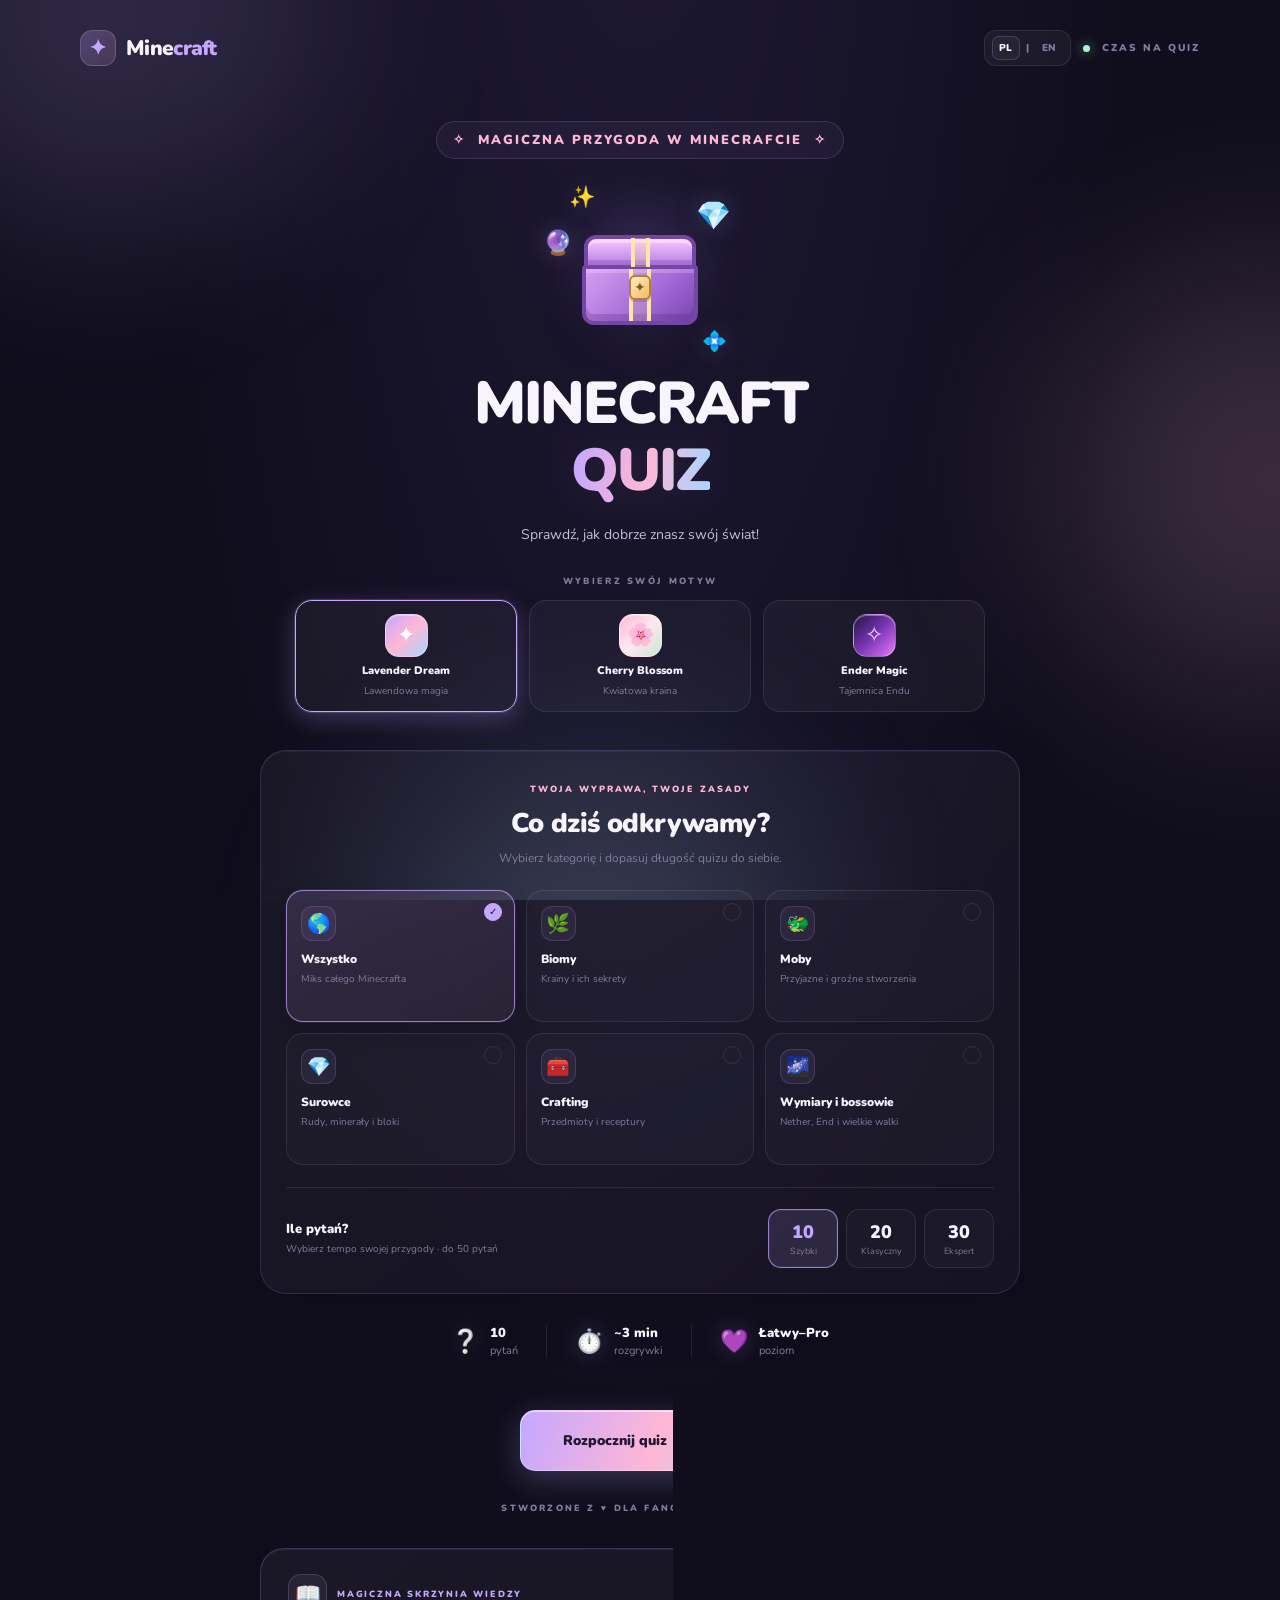
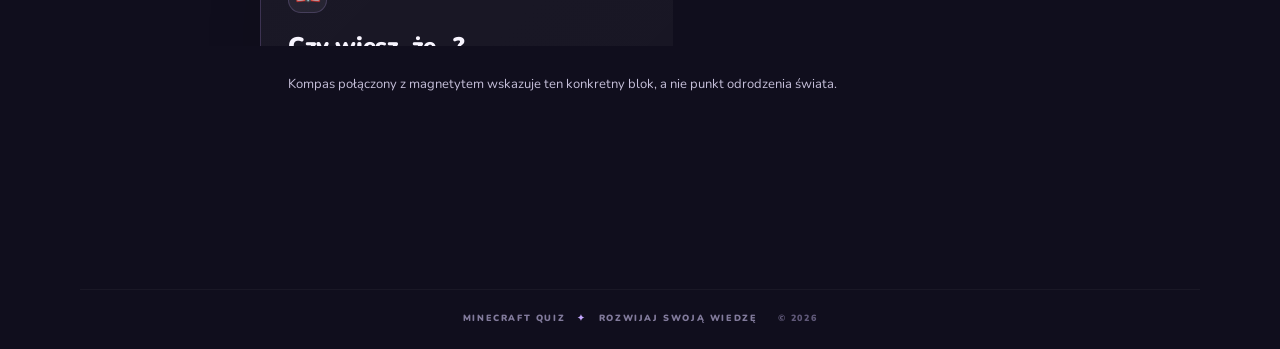
==== commit 0f30167b: "add comments at code" ====
--- a/index.html
+++ b/index.html
@@ -11,12 +11,15 @@
     <title>Minecraft Quiz</title>
 </head>
 <body>
+    <!-- Dekoracyjne poświaty w tle strony -->
     <div class="background-effects" aria-hidden="true">
         <div class="glow glow-one"></div>
         <div class="glow glow-two"></div>
         <div class="glow glow-three"></div>
     </div>
+    <!-- Drobne, animowane ozdobniki w tle generowane przez JavaScript -->
     <div class="particles" id="particles" aria-hidden="true"></div>
+    <!-- Górny pasek: logo, wybór języka i status quizu -->
     <header class="topbar">
         <a href="#" class="logo" aria-label="Minecraft Quiz — strona główna" data-i18n-aria="homeAria">
             <span class="logo-icon">✦</span>
@@ -32,7 +35,9 @@
             <span class="status-text" data-i18n="status">CZAS NA QUIZ</span>
         </div>
     </header>
+    <!-- Główna część strony – znajdują się tu kolejne ekrany aplikacji -->
     <main class="main-container">
+        <!-- EKRAN POWITALNY: wybór motywu, kategorii i liczby pytań -->
         <section class="screen welcome-screen active" id="welcomeScreen">
             <div class="welcome-content">
                 <div class="eyebrow">
@@ -135,6 +140,7 @@
                 </section>
             </div>
         </section>
+        <!-- EKRAN QUIZU: pytanie, odpowiedzi, postęp i wynik bieżący -->
         <section class="screen quiz-screen" id="quizScreen">
             <div class="quiz-header">
                 <div class="quiz-category">
@@ -177,6 +183,7 @@
                 </button>
             </div>
         </section>
+        <!-- EKRAN WYNIKÓW: podsumowanie punktów po zakończeniu quizu -->
         <section class="screen result-screen" id="resultScreen">
             <div class="result-content">
                 <div class="result-decoration decoration-left">✦</div>
@@ -216,6 +223,7 @@
             </div>
         </section>
     </main>
+    <!-- Stopka strony -->
     <footer class="site-footer">
         <span>MINECRAFT QUIZ</span>
         <span class="footer-separator">✦</span>
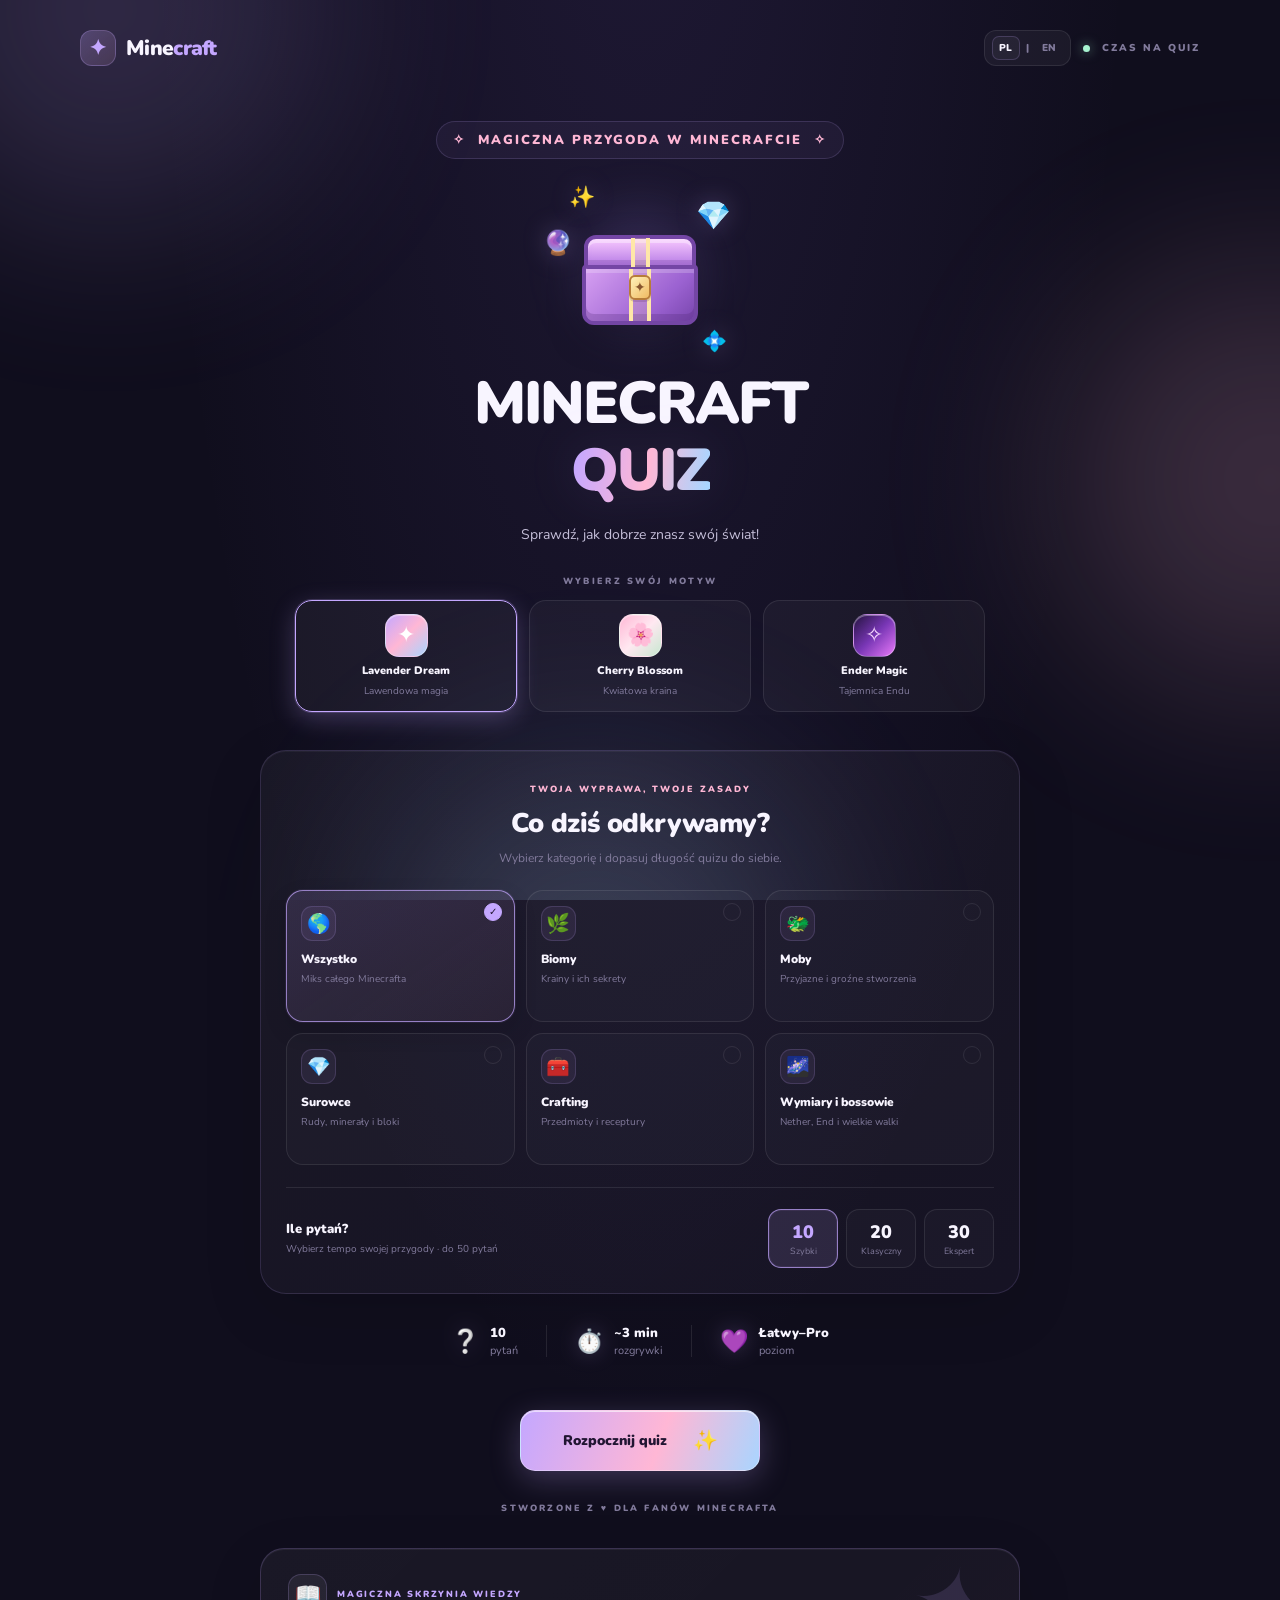
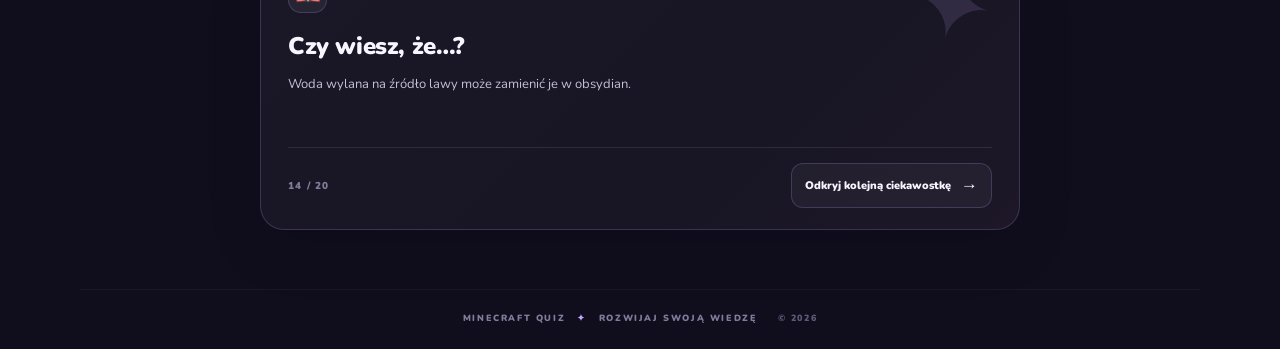
==== commit a7a48016: "add more comments at code" ====
--- a/index.html
+++ b/index.html
@@ -45,7 +45,7 @@
                     <span data-i18n="eyebrow">MAGICZNA PRZYGODA W MINECRAFCIE</span>
                     <span>✧</span>
                 </div>
-
+                <!-- Animowana skrzynka i animowane emotki na środku strony -->
                 <div class="hero-icon chest-scene" id="chestScene" aria-hidden="true">
                     <div class="hero-icon-glow"></div>
                     <span class="crystal crystal-one">💎</span>
@@ -65,7 +65,7 @@
 
                 <h1>MINECRAFT<br><span class="gradient-text">QUIZ</span></h1>
                 <p class="welcome-description" data-i18n="welcomeDescription">Sprawdź, jak dobrze znasz swój świat!</p>
-
+                <!-- Wybór motywu strony -->
                 <div class="theme-picker" aria-label="Wybierz motyw quizu" data-i18n-aria="themeAria">
                     <p class="theme-picker-title" data-i18n="themeTitle">WYBIERZ SWÓJ MOTYW</p>
                     <div class="theme-options">
@@ -86,7 +86,7 @@
                         </button>
                     </div>
                 </div>
-
+                <!-- wybór kategorii quizu -->
                 <section class="quiz-setup" aria-labelledby="categoryHeading">
                     <div class="setup-heading">
                         <span class="setup-kicker" data-i18n="setupKicker">TWOJA WYPRAWA, TWOJE ZASADY</span>
@@ -101,6 +101,7 @@
                         <button class="category-card" type="button" data-category="crafting" aria-pressed="false"><span class="category-card-icon">🧰</span><span class="category-card-title" data-i18n="catCrafting">Crafting</span><span class="category-card-description" data-i18n="catCraftingDesc">Przedmioty i receptury</span><span class="category-card-check">✓</span></button>
                         <button class="category-card" type="button" data-category="dimensions" aria-pressed="false"><span class="category-card-icon">🌌</span><span class="category-card-title" data-i18n="catDimensions">Wymiary i bossowie</span><span class="category-card-description" data-i18n="catDimensionsDesc">Nether, End i wielkie walki</span><span class="category-card-check">✓</span></button>
                     </div>
+                    <!-- Wybór liczby pytań -->
                     <div class="question-count-picker">
                         <div class="question-count-copy"><strong data-i18n="countTitle">Ile pytań?</strong><span data-i18n="countHint">Wybierz tempo swojej przygody</span></div>
                         <div class="question-count-options" role="group" aria-label="Liczba pytań" data-i18n-aria="countAria">
@@ -127,10 +128,12 @@
                         <div><strong data-i18n="levelRange">Łatwy–Pro</strong><span data-i18n="levelLabel">poziom</span></div>
                     </div>
                 </div>
+                <!-- Guzik rozpoczynający quiz -->
                 <button class="primary-button adventure-button" id="startButton" type="button">
                     <span id="startButtonLabel" data-i18n="startQuiz">Rozpocznij quiz</span>
                     <span class="button-arrow">✨</span>
                 </button>
+                <!-- Ciekawostki o minecraft generowane przez JavaScript -->
                 <p class="welcome-footer" data-i18n="welcomeFooter">STWORZONE Z <span>♥</span> DLA FANÓW MINECRAFTA</p>
                 <section class="fact-card" aria-labelledby="factHeading">
                     <div class="fact-card-top"><span class="fact-book-icon">📖</span><span class="fact-kicker" data-i18n="factKicker">MAGICZNA SKRZYNIA WIEDZY</span></div>
--- a/style.css
+++ b/style.css
@@ -1,3 +1,4 @@
+/* Zmienne CSS: kolory, czcionka i zaokrąglenia używane w całej stronie */
 :root {
     --bg: #100e1d;
     --bg-light: #19152b;
@@ -17,6 +18,7 @@
     --radius-md: 18px;
     --font: "Nunito", sans-serif;
 }
+/* Reset stylów przeglądarki – ujednolica marginesy i sposób liczenia rozmiarów */
 * {
     box-sizing: border-box;
     margin: 0;
@@ -62,6 +64,7 @@
     background: rgba(196, 167, 255, 0.4);
     color: white;
 }
+/* Dekoracyjne efekty świetlne i unoszące się drobinki w tle */
 .background-effects {
     position: fixed;
     inset: 0;
@@ -109,6 +112,7 @@
     font-size: 12px;
     animation: particleRise linear infinite;
 }
+/* Górny pasek strony: logo, język i informacja o quizie */
 .topbar {
     width: min(1120px, calc(100% - 64px));
     margin: 0 auto;
@@ -169,6 +173,7 @@
     font-weight: 900;
     letter-spacing: 2px;
 }
+/* Kontener główny – centruje zawartość i ogranicza jej maksymalną szerokość */
 .main-container {
     width: 100%;
     max-width: 1000px;
@@ -179,6 +184,7 @@
     margin: 0 auto;
     padding: 25px 24px 55px;
 }
+/* Ekrany aplikacji są domyślnie ukryte; widoczny jest ekran z klasą .active */
 .screen {
     display: none;
     width: 100%;
@@ -187,6 +193,7 @@
 .screen.active {
     display: block;
 }
+/* Style ekranu powitalnego i jego elementów */
 .welcome-content {
     display: flex;
     flex-direction: column;
@@ -434,6 +441,7 @@
     align-items: center;
     gap: 12px;
 }
+/* Karty wyboru kategorii pytań */
 .category-icon {
     display: grid;
     place-items: center;
@@ -459,6 +467,7 @@
     font-size: 13px;
     font-weight: 800;
 }
+/* Wygląd pytania, numeru pytania i odpowiedzi */
 .question-counter {
     display: flex;
     align-items: baseline;
@@ -477,6 +486,7 @@
     color: var(--text-muted);
     font-size: 13px;
 }
+/* Pasek postępu pokazujący, jak daleko jest użytkownik w quizie */
 .progress-track {
     position: relative;
     width: 100%;
@@ -546,6 +556,7 @@
     gap: 14px;
     margin-top: 29px;
 }
+/* Przyciski odpowiedzi oraz oznaczenia odpowiedzi poprawnej i błędnej */
 .answer-button {
     position: relative;
     display: flex;
@@ -635,6 +646,7 @@
 .answer-button:disabled {
     cursor: default;
 }
+/* Komunikat wyświetlany po wybraniu odpowiedzi */
 .feedback-message {
     min-height: 24px;
     margin-top: 18px;
@@ -703,6 +715,7 @@
 .next-button span:last-child {
     font-size: 18px;
 }
+/* Elementy ekranu końcowego i podsumowania wyniku */
 .result-content {
     position: relative;
     display: flex;
@@ -861,6 +874,7 @@
 
     color: #5f5878;
 }
+/* Animacje wykorzystywane przez elementy strony */
 @keyframes screenEnter {
     from {
         opacity: 0;
@@ -941,6 +955,7 @@
         transform: scale(1) rotate(0);
     }
 }
+/* Dostosowanie układu do mniejszych ekranów, np. telefonów */
 @media (max-width: 600px) {
     .topbar {
         width: calc(100% - 36px);
@@ -1262,6 +1277,7 @@
 @keyframes crystalFloat { 0%,100% { transform: translateY(0) rotate(-5deg); } 50% { transform: translateY(-11px) rotate(7deg); } }
 @keyframes chestPop { 0%,100% { transform: translateY(0) scale(1); } 45% { transform: translateY(-7px) scale(1.06); } }
 @keyframes chestSparkle { 0% { opacity: 0; transform: scale(.4) translateY(10px); } 35% { opacity: 1; } 100% { opacity: 0; transform: scale(1.5) translateY(-28px); } }
+/* Wybór motywu kolorystycznego quizu */
 .theme-picker {
     width: min(100%, 690px);
     margin: 26px 0 4px;
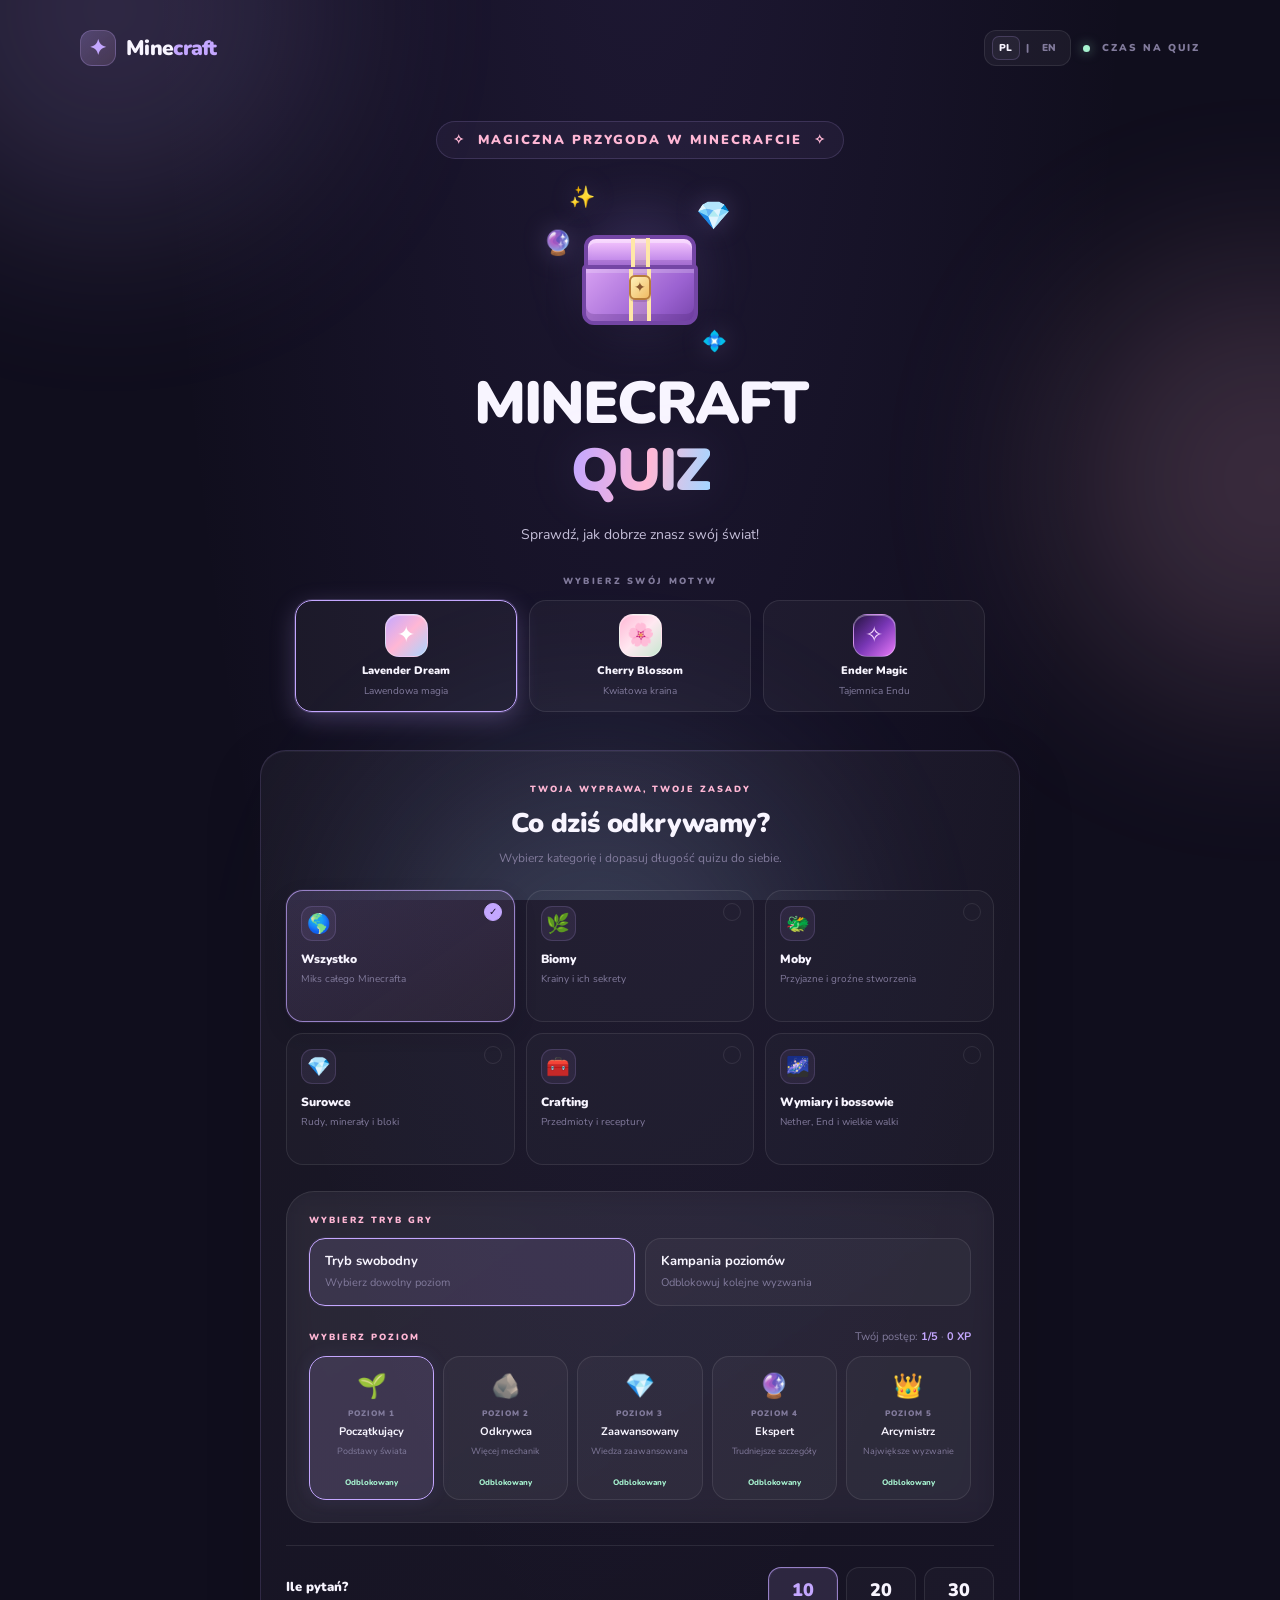
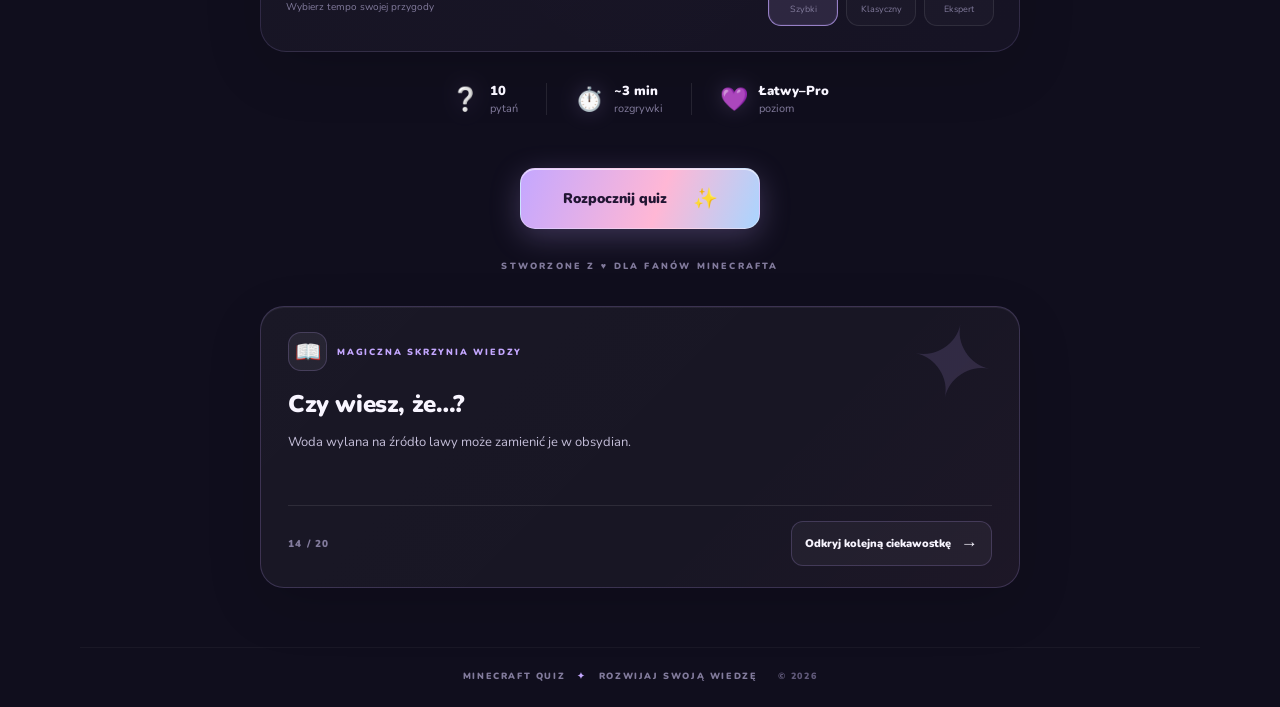
==== commit d5f22df0: "add levels to quiz" ====
--- a/index.html
+++ b/index.html
@@ -101,6 +101,29 @@
                         <button class="category-card" type="button" data-category="crafting" aria-pressed="false"><span class="category-card-icon">🧰</span><span class="category-card-title" data-i18n="catCrafting">Crafting</span><span class="category-card-description" data-i18n="catCraftingDesc">Przedmioty i receptury</span><span class="category-card-check">✓</span></button>
                         <button class="category-card" type="button" data-category="dimensions" aria-pressed="false"><span class="category-card-icon">🌌</span><span class="category-card-title" data-i18n="catDimensions">Wymiary i bossowie</span><span class="category-card-description" data-i18n="catDimensionsDesc">Nether, End i wielkie walki</span><span class="category-card-check">✓</span></button>
                     </div>
+
+                    <!-- Wybór trybu: bez poziomów lub z odblokowywaniem poziomów -->
+                    <section class="level-system" aria-labelledby="modeTitle">
+                        <div class="level-section-heading">
+                            <p class="setup-kicker" data-i18n="modeTitle">WYBIERZ TRYB GRY</p>
+                        </div>
+                        <div class="mode-options" role="group" aria-label="Wybierz tryb gry">
+                            <button type="button" class="mode-option selected" data-game-mode="free" aria-pressed="true"><strong data-i18n="modeFree">Tryb swobodny</strong><span data-i18n="modeFreeDesc">Wybierz dowolny poziom</span></button>
+                            <button type="button" class="mode-option" data-game-mode="campaign" aria-pressed="false"><strong data-i18n="modeCampaign">Kampania poziomów</strong><span data-i18n="modeCampaignDesc">Odblokowuj kolejne wyzwania</span></button>
+                        </div>
+                        <div class="level-section-heading level-heading-row">
+                            <p class="setup-kicker" data-i18n="levelTitle">WYBIERZ POZIOM</p>
+                            <span class="level-progress-label"><span data-i18n="levelProgress">Twój postęp</span>: <strong id="levelProgressValue">1/5</strong> · <strong id="xpValue">0 XP</strong></span>
+                        </div>
+                        <div class="level-grid" id="levelGrid" role="group" aria-label="Wybierz poziom">
+                            <button type="button" class="level-card selected" data-level="1" aria-pressed="true"><span class="level-card-icon">🌱</span><span class="level-card-number">LEVEL 1</span><strong data-level-name="1">Początkujący</strong><small data-level-description="1">Podstawy świata</small><span class="level-card-status" data-level-status="1">Odblokowany</span></button>
+                            <button type="button" class="level-card" data-level="2" aria-pressed="false"><span class="level-card-icon">🪨</span><span class="level-card-number">LEVEL 2</span><strong data-level-name="2">Odkrywca</strong><small data-level-description="2">Więcej mechanik</small><span class="level-card-status" data-level-status="2">Zablokowany</span></button>
+                            <button type="button" class="level-card" data-level="3" aria-pressed="false"><span class="level-card-icon">💎</span><span class="level-card-number">LEVEL 3</span><strong data-level-name="3">Zaawansowany</strong><small data-level-description="3">Wiedza zaawansowana</small><span class="level-card-status" data-level-status="3">Zablokowany</span></button>
+                            <button type="button" class="level-card" data-level="4" aria-pressed="false"><span class="level-card-icon">🔮</span><span class="level-card-number">LEVEL 4</span><strong data-level-name="4">Ekspert</strong><small data-level-description="4">Trudniejsze szczegóły</small><span class="level-card-status" data-level-status="4">Zablokowany</span></button>
+                            <button type="button" class="level-card" data-level="5" aria-pressed="false"><span class="level-card-icon">👑</span><span class="level-card-number">LEVEL 5</span><strong data-level-name="5">Arcymistrz</strong><small data-level-description="5">Największe wyzwanie</small><span class="level-card-status" data-level-status="5">Zablokowany</span></button>
+                        </div>
+                    </section>
+
                     <!-- Wybór liczby pytań -->
                     <div class="question-count-picker">
                         <div class="question-count-copy"><strong data-i18n="countTitle">Ile pytań?</strong><span data-i18n="countHint">Wybierz tempo swojej przygody</span></div>
@@ -150,7 +173,7 @@
                     <span class="category-icon">⛏️</span>
                     <div>
                         <span class="category-label" data-i18n="categoryLabel">KATEGORIA</span>
-                        <strong id="quizCategoryTitle">Wiedza o Minecrafcie</strong>
+                        <strong id="quizCategoryTitle">Wiedza o Minecrafcie</strong><span id="quizLevelBadge" class="quiz-level-badge">LEVEL 1 · Początkujący</span>
                     </div>
                 </div>
                 <div class="question-counter">
@@ -213,6 +236,8 @@
                     </div>
                 </div>
                 <div class="result-message" id="resultMessage"></div>
+                <!-- Informacja o postępie i odblokowanym poziomie -->
+                <div class="level-result-message" id="levelResultMessage" aria-live="polite"></div>
                 <section class="result-fact" aria-label="Minecraft fact">
                     <span class="result-fact-icon">💡</span>
                     <div class="result-fact-copy"><strong data-i18n="resultFactTitle">Ciekawostka na koniec</strong><p id="resultFactText"></p></div>
--- a/style.css
+++ b/style.css
@@ -1480,4 +1480,42 @@
 .result-fact-copy p { color: var(--text-soft); font-size: 11px; line-height: 1.65; }
 .result-fact-next { flex: 0 0 34px; width: 34px; height: 34px; border: 1px solid var(--theme-border, rgba(196,167,255,.25)); border-radius: 10px; background: rgba(255,255,255,.045); color: var(--text); font-size: 18px; cursor: pointer; transition: transform .2s ease; }
 .result-fact-next:hover { transform: rotate(35deg); }
-@media (max-width: 600px) { .result-fact { align-items: flex-start; gap: 10px; padding: 13px 11px; } .result-fact-icon { flex-basis: 32px; height: 32px; } }+@media (max-width: 600px) { .result-fact { align-items: flex-start; gap: 10px; padding: 13px 11px; } .result-fact-icon { flex-basis: 32px; height: 32px; } }
+
+/* SYSTEM POZIOMÓW — dodatkowe karty zachowują obecny pastelowy wygląd strony. */
+.level-system {
+    width: 100%;
+    margin: 26px 0 8px;
+    padding: 22px;
+    border: 1px solid var(--border);
+    border-radius: var(--radius-lg);
+    background: var(--card);
+    text-align: left;
+    backdrop-filter: blur(16px);
+}
+.level-section-heading { display: flex; align-items: center; justify-content: space-between; gap: 12px; margin-bottom: 12px; }
+.level-heading-row { margin-top: 23px; flex-wrap: wrap; }
+.mode-options { display: grid; grid-template-columns: repeat(2, minmax(0, 1fr)); gap: 10px; }
+.mode-option { display: flex; flex-direction: column; gap: 5px; min-height: 68px; padding: 13px 15px; text-align: left; border: 1px solid var(--border); border-radius: 16px; background: rgba(255,255,255,.035); cursor: pointer; transition: .22s ease; }
+.mode-option strong { font-size: 13px; }
+.mode-option span { color: var(--text-muted); font-size: 11px; line-height: 1.45; }
+.mode-option:hover, .mode-option.selected { border-color: var(--lavender); background: rgba(196,167,255,.11); box-shadow: 0 0 0 1px rgba(196,167,255,.08); }
+.level-progress-label { color: var(--text-muted); font-size: 11px; }
+.level-progress-label strong { color: var(--lavender); }
+.level-grid { display: grid; grid-template-columns: repeat(5, minmax(0, 1fr)); gap: 9px; }
+.level-card { position: relative; display: flex; min-width: 0; flex-direction: column; align-items: center; gap: 6px; padding: 13px 8px 11px; border: 1px solid var(--border); border-radius: 17px; background: rgba(255,255,255,.035); text-align: center; cursor: pointer; transition: transform .22s ease, border-color .22s ease, background .22s ease; }
+.level-card:hover:not(:disabled) { transform: translateY(-3px); border-color: var(--lavender); }
+.level-card.selected { border-color: var(--lavender); background: rgba(196,167,255,.13); box-shadow: 0 0 18px rgba(167,139,250,.1); }
+.level-card:disabled { opacity: .48; cursor: not-allowed; filter: saturate(.55); }
+.level-card-icon { font-size: 24px; }
+.level-card-number { color: var(--text-muted); font-size: 8px; font-weight: 900; letter-spacing: 1px; }
+.level-card strong { font-size: 11px; line-height: 1.25; overflow-wrap: anywhere; }
+.level-card small { min-height: 27px; color: var(--text-muted); font-size: 9px; line-height: 1.35; }
+.level-card-status { color: var(--mint); font-size: 8px; font-weight: 800; line-height: 1.3; }
+.level-card:disabled .level-card-status { color: var(--text-muted); }
+.quiz-level-badge { display: inline-flex; width: fit-content; margin-top: 4px; padding: 4px 8px; border: 1px solid var(--border); border-radius: 99px; color: var(--lavender); font-size: 9px; font-weight: 900; letter-spacing: .6px; }
+.level-result-message { margin: 14px auto 0; max-width: 520px; color: var(--lavender); font-size: 13px; font-weight: 800; line-height: 1.6; }
+html[data-theme="cherry"] .mode-option:hover, html[data-theme="cherry"] .mode-option.selected, html[data-theme="cherry"] .level-card:hover:not(:disabled), html[data-theme="cherry"] .level-card.selected { border-color: var(--pink); background: rgba(255,183,213,.1); }
+html[data-theme="ender"] .mode-option:hover, html[data-theme="ender"] .mode-option.selected, html[data-theme="ender"] .level-card:hover:not(:disabled), html[data-theme="ender"] .level-card.selected { border-color: var(--blue); background: rgba(169,213,255,.1); }
+@media (max-width: 760px) { .level-grid { grid-template-columns: repeat(3, minmax(0, 1fr)); } .level-system { padding: 17px; } }
+@media (max-width: 480px) { .mode-options { grid-template-columns: 1fr; } .level-grid { grid-template-columns: repeat(2, minmax(0, 1fr)); } .level-card:last-child { grid-column: 1 / -1; } .level-progress-label { width: 100%; } .quiz-level-badge { font-size: 8px; } }
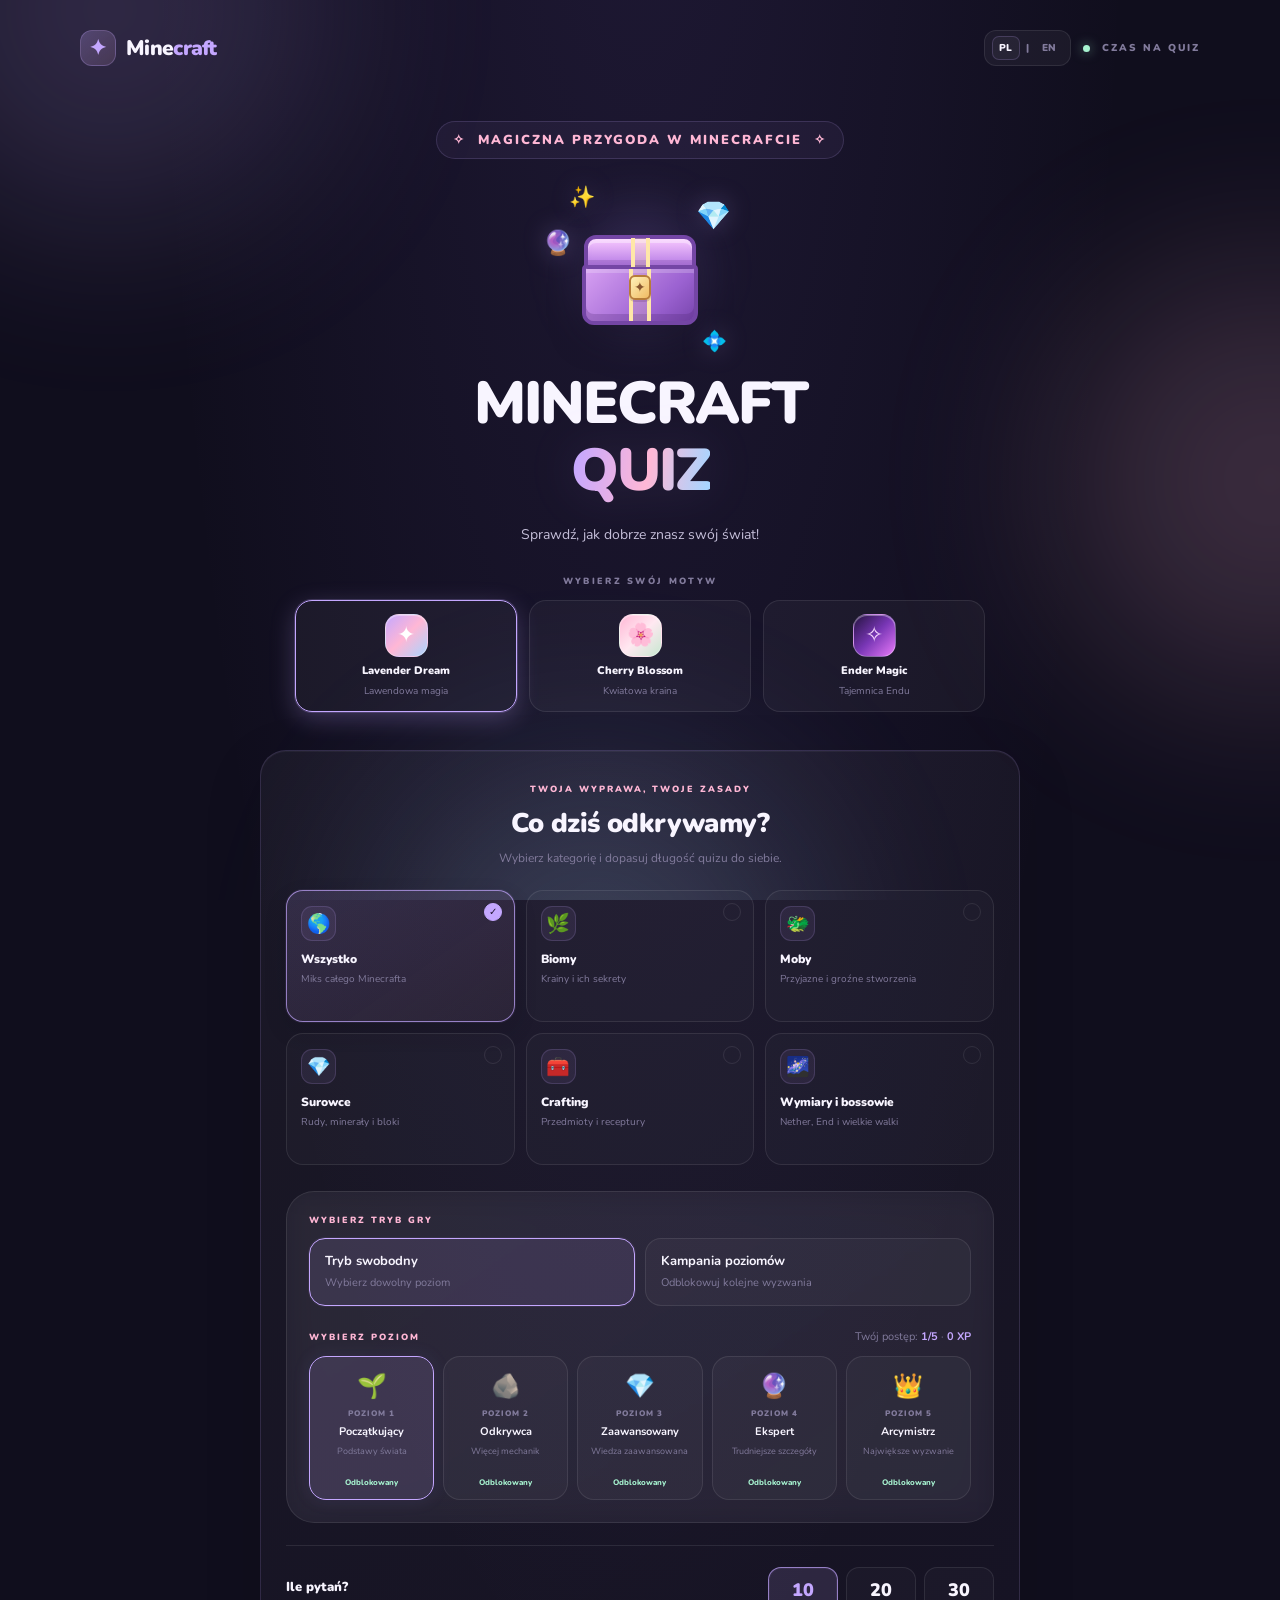
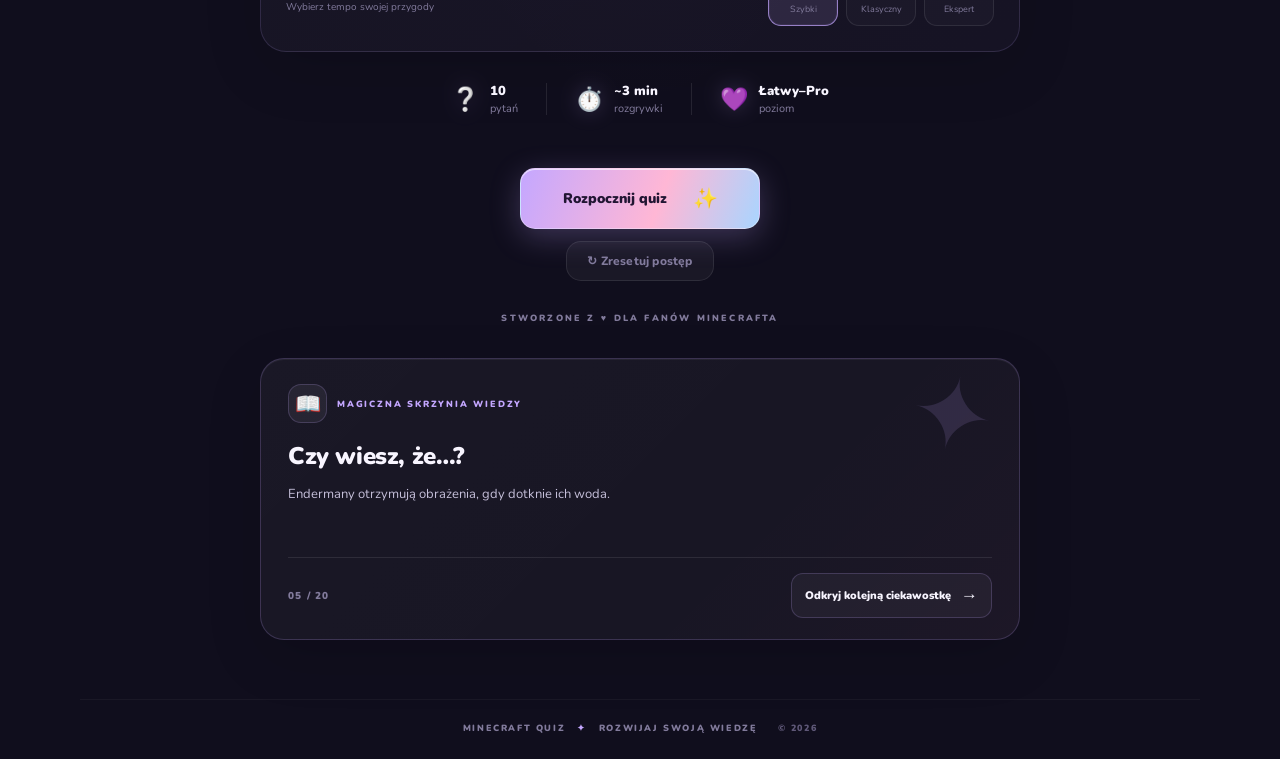
==== commit 5b8f5b0c: "add button reset levels" ====
--- a/index.html
+++ b/index.html
@@ -156,6 +156,8 @@
                     <span id="startButtonLabel" data-i18n="startQuiz">Rozpocznij quiz</span>
                     <span class="button-arrow">✨</span>
                 </button>
+                <!-- Przycisk resetowania zapisanego postępu -->
+                <button type="button" id="resetProgressButton" class="reset-progress-button" data-i18n="resetProgress">↻ Zresetuj postęp</button>
                 <!-- Ciekawostki o minecraft generowane przez JavaScript -->
                 <p class="welcome-footer" data-i18n="welcomeFooter">STWORZONE Z <span>♥</span> DLA FANÓW MINECRAFTA</p>
                 <section class="fact-card" aria-labelledby="factHeading">
--- a/style.css
+++ b/style.css
@@ -1518,4 +1518,51 @@
 html[data-theme="cherry"] .mode-option:hover, html[data-theme="cherry"] .mode-option.selected, html[data-theme="cherry"] .level-card:hover:not(:disabled), html[data-theme="cherry"] .level-card.selected { border-color: var(--pink); background: rgba(255,183,213,.1); }
 html[data-theme="ender"] .mode-option:hover, html[data-theme="ender"] .mode-option.selected, html[data-theme="ender"] .level-card:hover:not(:disabled), html[data-theme="ender"] .level-card.selected { border-color: var(--blue); background: rgba(169,213,255,.1); }
 @media (max-width: 760px) { .level-grid { grid-template-columns: repeat(3, minmax(0, 1fr)); } .level-system { padding: 17px; } }
-@media (max-width: 480px) { .mode-options { grid-template-columns: 1fr; } .level-grid { grid-template-columns: repeat(2, minmax(0, 1fr)); } .level-card:last-child { grid-column: 1 / -1; } .level-progress-label { width: 100%; } .quiz-level-badge { font-size: 8px; } }+@media (max-width: 480px) { .mode-options { grid-template-columns: 1fr; } .level-grid { grid-template-columns: repeat(2, minmax(0, 1fr)); } .level-card:last-child { grid-column: 1 / -1; } .level-progress-label { width: 100%; } .quiz-level-badge { font-size: 8px; } }
+/* Przycisk resetowania postępu */
+.reset-progress-button {
+    display: flex;
+    align-items: center;
+    justify-content: center;
+    gap: 8px;
+    margin: 12px auto 0;
+    padding: 11px 20px;
+    border: 1px solid var(--border);
+    border-radius: 15px;
+    background: var(--card);
+    color: var(--text-muted);
+    font-size: 12px;
+    font-weight: 800;
+    letter-spacing: 0.2px;
+    cursor: pointer;
+    transition:
+        transform 0.25s ease,
+        color 0.25s ease,
+        border-color 0.25s ease,
+        background 0.25s ease,
+        box-shadow 0.25s ease;
+}
+.reset-progress-button:hover {
+    transform: translateY(-2px);
+    color: var(--pink);
+    border-color: var(--pink);
+    background: rgba(255, 183, 213, 0.08);
+    box-shadow: 0 0 18px rgba(255, 183, 213, 0.08);
+}
+.reset-progress-button:active {
+    transform: scale(0.97);
+}
+html[data-theme="cherry"] .reset-progress-button:hover {
+    color: var(--pink);
+    border-color: var(--pink);
+}
+html[data-theme="ender"] .reset-progress-button:hover {
+    color: var(--blue);
+    border-color: var(--blue);
+    background: rgba(169, 213, 255, 0.08);
+}
+@media (prefers-reduced-motion: reduce) {
+    .reset-progress-button {
+        transition: none;
+    }
+}
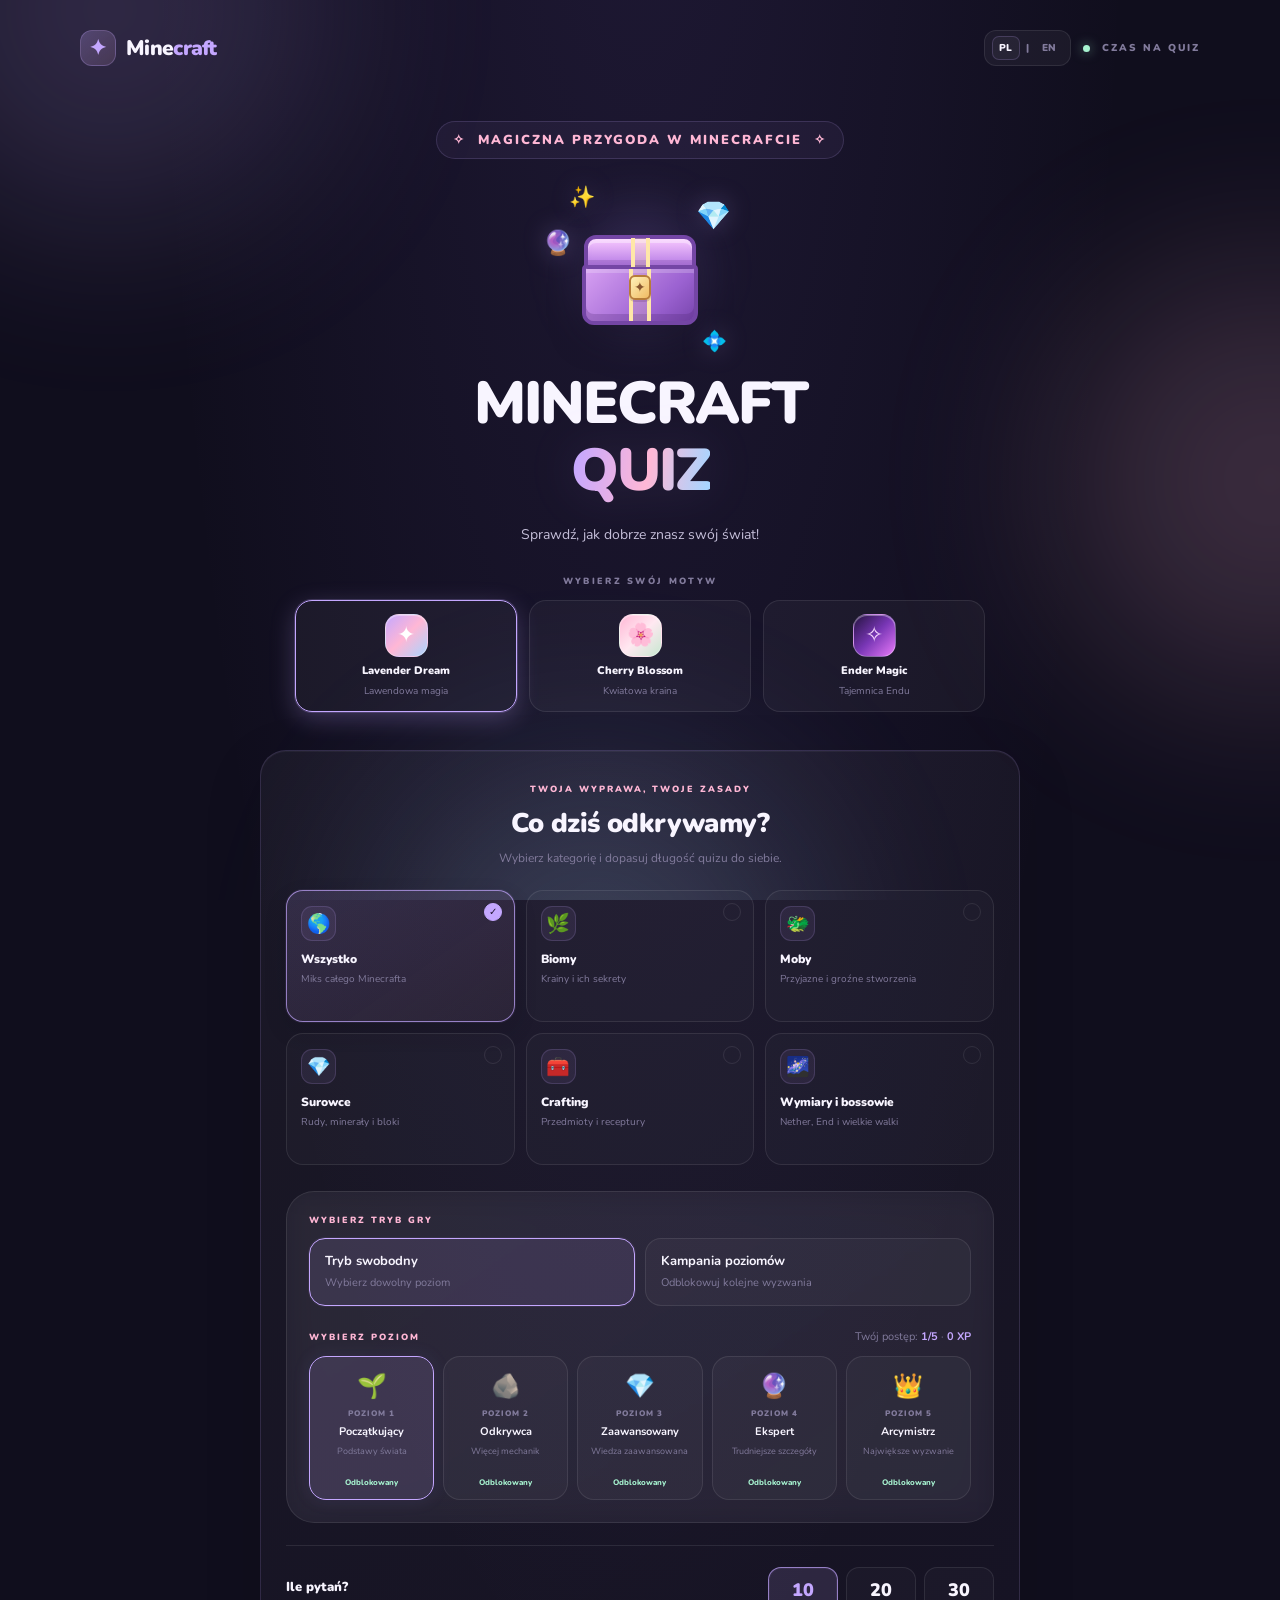
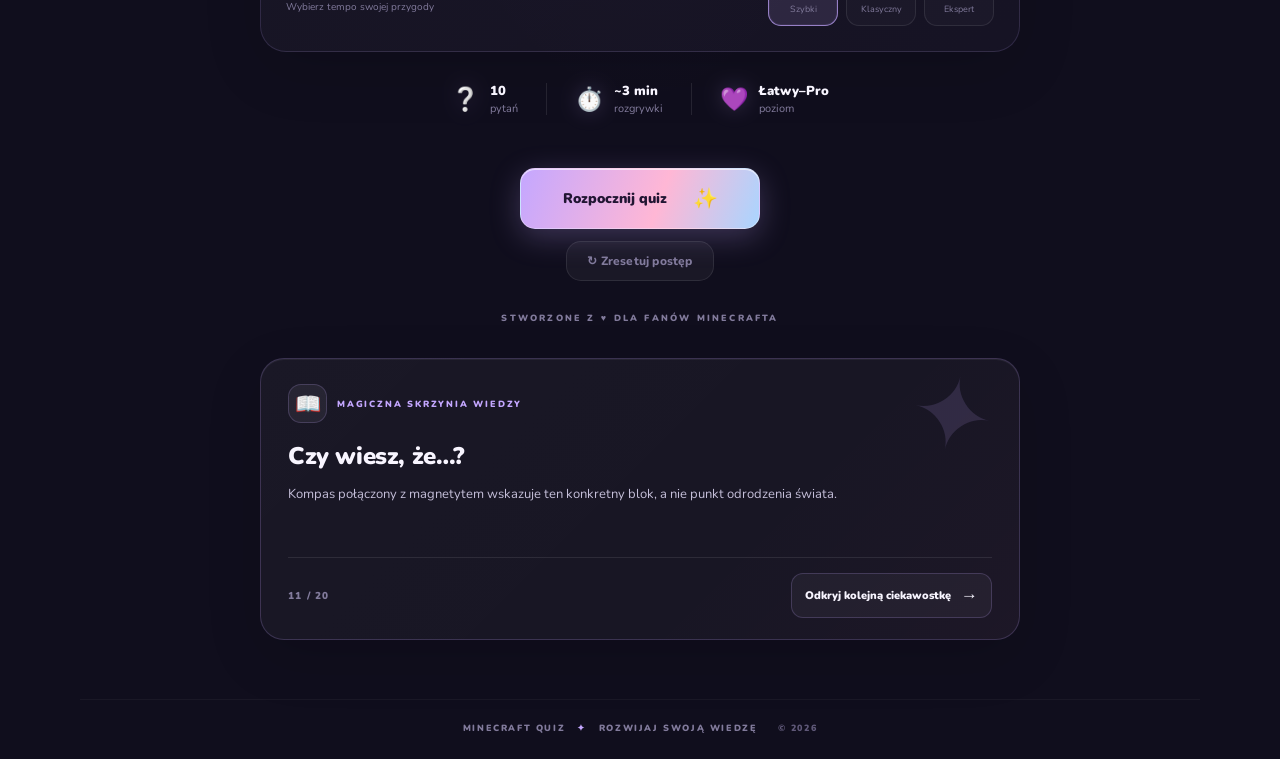
==== commit 23202280: "add new animations i nagrody po ukonczeniu quizu" ====
--- a/index.html
+++ b/index.html
@@ -251,6 +251,28 @@
                 </button>
                 <p class="welcome-footer" data-i18n="resultFooter">KAŻDY BLOK MA SWOJĄ HISTORIĘ <span>♥</span></p>
             </div>
+            <!-- Animowane okno nagrody wyświetlane po zakończeniu quizu -->
+            <div class="reward-overlay is-hidden" id="rewardOverlay" role="dialog" aria-modal="true" aria-labelledby="rewardTitle" aria-describedby="rewardDescription">
+                <div class="reward-backdrop" data-close-reward="true"></div>
+                <div class="reward-dialog" id="rewardDialog" tabindex="-1">
+                    <button type="button" class="reward-close" id="closeRewardButton" aria-label="Zamknij nagrodę">×</button>
+                    <div class="reward-particles" id="rewardParticles" aria-hidden="true"></div>
+                    <div class="reward-crown" id="rewardCrown" aria-hidden="true">👑</div>
+                    <div class="reward-chest-wrap" aria-hidden="true">
+                        <div class="reward-chest-glow"></div>
+                        <div class="reward-chest">
+                            <div class="reward-chest-lid"><span></span></div>
+                            <div class="reward-chest-base"><span class="reward-chest-lock">✦</span></div>
+                        </div>
+                    </div>
+                    <p class="reward-kicker" id="rewardKicker">NAGRODA ODEBRANA</p>
+                    <h2 id="rewardTitle">Magiczna nagroda!</h2>
+                    <p class="reward-description" id="rewardDescription">Każda przygoda przybliża Cię do mistrzostwa.</p>
+                    <div class="reward-xp" id="rewardXP">+100 XP</div>
+                    <p class="reward-level-message" id="rewardLevelMessage"></p>
+                    <button type="button" class="primary-button reward-collect-button" id="collectRewardButton">Odbierz nagrodę ✨</button>
+                </div>
+            </div>
         </section>
     </main>
     <!-- Stopka strony -->
--- a/style.css
+++ b/style.css
@@ -1565,4 +1565,99 @@
     .reset-progress-button {
         transition: none;
     }
-}+}
+
+/* ================= ANIMOWANE NAGRODY ================= */
+/* Okno nagrody korzysta z kolorów aktywnego motywu strony. */
+.reward-overlay {
+    position: fixed;
+    inset: 0;
+    z-index: 1000;
+    display: grid;
+    place-items: center;
+    padding: 22px;
+    overflow-y: auto;
+}
+.reward-overlay.is-hidden { display: none; }
+.reward-backdrop {
+    position: absolute;
+    inset: 0;
+    background: rgba(9, 7, 18, .78);
+    backdrop-filter: blur(12px);
+    animation: reward-backdrop-in .35s ease both;
+}
+.reward-dialog {
+    --reward-glow: var(--theme-primary);
+    position: relative;
+    isolation: isolate;
+    width: min(100%, 430px);
+    padding: 36px 28px 30px;
+    overflow: hidden;
+    text-align: center;
+    border: 1px solid var(--theme-border);
+    border-radius: 30px;
+    background: radial-gradient(circle at 50% 20%, var(--theme-glow), transparent 48%), linear-gradient(145deg, rgba(34, 27, 54, .98), rgba(17, 14, 30, .99));
+    box-shadow: 0 25px 90px rgba(0, 0, 0, .48), 0 0 42px var(--theme-glow);
+    color: var(--theme-text);
+}
+.reward-dialog-enter { animation: reward-dialog-in .65s cubic-bezier(.18, .85, .25, 1.2) both; }
+.reward-close {
+    position: absolute; top: 12px; right: 14px; z-index: 5;
+    width: 34px; height: 34px; border: 1px solid var(--theme-border);
+    border-radius: 50%; background: var(--theme-card); color: var(--theme-soft);
+    font: inherit; font-size: 23px; line-height: 1; cursor: pointer;
+    transition: transform .2s ease, color .2s ease, border-color .2s ease;
+}
+.reward-close:hover { transform: rotate(90deg); color: var(--theme-primary); border-color: var(--theme-primary); }
+.reward-particles { position: absolute; inset: 0; z-index: -1; overflow: hidden; pointer-events: none; }
+.reward-particle {
+    position: absolute; left: var(--particle-x); bottom: -28px;
+    color: var(--theme-secondary); font-size: var(--particle-size);
+    opacity: 0; text-shadow: 0 0 15px var(--theme-glow);
+    animation: reward-particle-float var(--particle-duration) ease-out var(--particle-delay) infinite;
+}
+.reward-crown { position: absolute; top: 49px; left: calc(50% - 18px); z-index: 3; font-size: 35px; filter: drop-shadow(0 0 13px #f9d77a); animation: reward-crown-bob 1.6s ease-in-out infinite; }
+.reward-crown[hidden] { display: none; }
+.reward-chest-wrap { position: relative; display: grid; place-items: center; width: 160px; height: 145px; margin: 0 auto 8px; }
+.reward-chest-glow { position: absolute; width: 130px; height: 100px; border-radius: 50%; background: var(--reward-glow); filter: blur(32px); opacity: .58; animation: reward-glow-pulse 1.7s ease-in-out infinite; }
+.reward-chest { position: relative; width: 108px; height: 80px; margin-top: 24px; filter: drop-shadow(0 12px 12px rgba(0,0,0,.28)); animation: reward-chest-bob 2s ease-in-out infinite; }
+.reward-chest-lid { position: absolute; left: 0; top: 0; z-index: 2; width: 108px; height: 31px; border: 3px solid #6e3d88; border-radius: 9px 9px 3px 3px; background: linear-gradient(180deg, #f7d9ff, #b88be8); transform-origin: 8px 28px; animation: reward-chest-open .85s .25s cubic-bezier(.2,.8,.2,1) both; }
+.reward-chest-lid span { position: absolute; left: 13px; right: 13px; bottom: 2px; height: 5px; border-radius: 4px; background: rgba(92, 48, 121, .45); }
+.reward-chest-base { position: absolute; left: 4px; right: 4px; top: 29px; height: 48px; border: 3px solid #6e3d88; border-radius: 3px 3px 9px 9px; background: linear-gradient(135deg, #e8c0ff, #a66bd0 68%, #7746aa); box-shadow: inset 0 5px rgba(255,255,255,.18); }
+.reward-chest-base::before { content: ""; position: absolute; top: 0; bottom: 0; left: 16px; width: 9px; background: rgba(255, 230, 173, .72); border-inline: 2px solid rgba(102, 60, 119, .55); }
+.reward-chest-lock { position: absolute; z-index: 2; top: 7px; left: 42px; display: grid; place-items: center; width: 20px; height: 23px; border: 2px solid #81512b; border-radius: 5px; background: linear-gradient(#ffe9a6, #dba64b); color: #87542e; font-size: 12px; }
+.reward-kicker { margin: 5px 0 8px; color: var(--theme-secondary); font-size: 10px; font-weight: 900; letter-spacing: 2.3px; }
+.reward-dialog h2 { margin: 0 0 9px; font-size: clamp(25px, 6vw, 34px); line-height: 1.1; font-weight: 900; background: linear-gradient(100deg, var(--theme-primary), var(--theme-secondary), var(--theme-tertiary)); -webkit-background-clip: text; background-clip: text; color: transparent; }
+.reward-description { max-width: 310px; margin: 0 auto 17px; color: var(--theme-soft); font-size: 13px; line-height: 1.65; }
+.reward-xp { display: inline-flex; align-items: center; justify-content: center; min-width: 120px; padding: 9px 20px; border: 1px solid var(--theme-border); border-radius: 999px; background: var(--theme-card); color: var(--theme-secondary); font-size: 20px; font-weight: 900; box-shadow: 0 0 25px var(--theme-glow); animation: reward-xp-pop .55s .45s both; }
+.reward-level-message { min-height: 20px; margin: 13px 0 0; color: var(--theme-tertiary); font-size: 12px; font-weight: 900; line-height: 1.5; }
+.reward-collect-button { position: relative; z-index: 2; margin-top: 16px; width: 100%; }
+.reward-magic .reward-chest-glow { opacity: .72; }
+.reward-legendary .reward-dialog { border-color: rgba(255, 219, 128, .65); box-shadow: 0 25px 90px rgba(0,0,0,.48), 0 0 55px rgba(255, 209, 102, .28); }
+.reward-legendary .reward-chest-glow { background: #f6d77d; opacity: .8; }
+.reward-legendary .reward-chest-lid { background: linear-gradient(180deg, #fff0b4, #dca84d); border-color: #8e6531; }
+.reward-legendary .reward-chest-base { background: linear-gradient(135deg, #ffe9a6, #c68c3e 68%, #8e5b2d); border-color: #8e6531; }
+.reward-legendary .reward-chest-base::before { background: rgba(255, 248, 209, .85); }
+.reward-legendary .reward-kicker { color: #ffdf8a; }
+.reward-legendary .reward-xp { color: #ffe4a0; border-color: rgba(255,219,128,.55); }
+.reward-level-up .reward-level-message { animation: reward-xp-pop .5s .3s both; }
+@keyframes reward-backdrop-in { from { opacity: 0; } to { opacity: 1; } }
+@keyframes reward-dialog-in { from { opacity: 0; transform: translateY(22px) scale(.86); } to { opacity: 1; transform: translateY(0) scale(1); } }
+@keyframes reward-chest-open { 0% { transform: rotate(0); } 45%, 100% { transform: rotate(-28deg) translateY(-5px); } }
+@keyframes reward-chest-bob { 0%, 100% { transform: translateY(0); } 50% { transform: translateY(-5px); } }
+@keyframes reward-glow-pulse { 0%, 100% { transform: scale(.88); opacity: .4; } 50% { transform: scale(1.08); opacity: .8; } }
+@keyframes reward-crown-bob { 0%, 100% { transform: translateY(0) rotate(-5deg); } 50% { transform: translateY(-6px) rotate(5deg); } }
+@keyframes reward-xp-pop { from { opacity: 0; transform: translateY(8px) scale(.8); } to { opacity: 1; transform: translateY(0) scale(1); } }
+@keyframes reward-particle-float { 0% { transform: translateY(0) rotate(0) scale(.7); opacity: 0; } 15% { opacity: .9; } 100% { transform: translateY(-390px) rotate(220deg) scale(1.15); opacity: 0; } }
+/* Motyw Cherry Blossom i Ender Magic zachowują własną paletę nagród. */
+html[data-theme="cherry"] .reward-dialog { --reward-glow: rgba(255, 159, 201, .6); }
+html[data-theme="ender"] .reward-dialog { --reward-glow: rgba(139, 92, 246, .65); }
+@media (max-width: 480px) {
+    .reward-overlay { padding: 14px; }
+    .reward-dialog { padding: 32px 20px 23px; border-radius: 24px; }
+    .reward-chest-wrap { transform: scale(.9); margin-top: -4px; margin-bottom: 0; }
+    .reward-dialog h2 { font-size: 27px; }
+}
+@media (prefers-reduced-motion: reduce) {
+    .reward-backdrop, .reward-dialog-enter, .reward-particle, .reward-crown, .reward-chest-glow, .reward-chest, .reward-chest-lid, .reward-xp, .reward-level-message { animation: none !important; }
+}
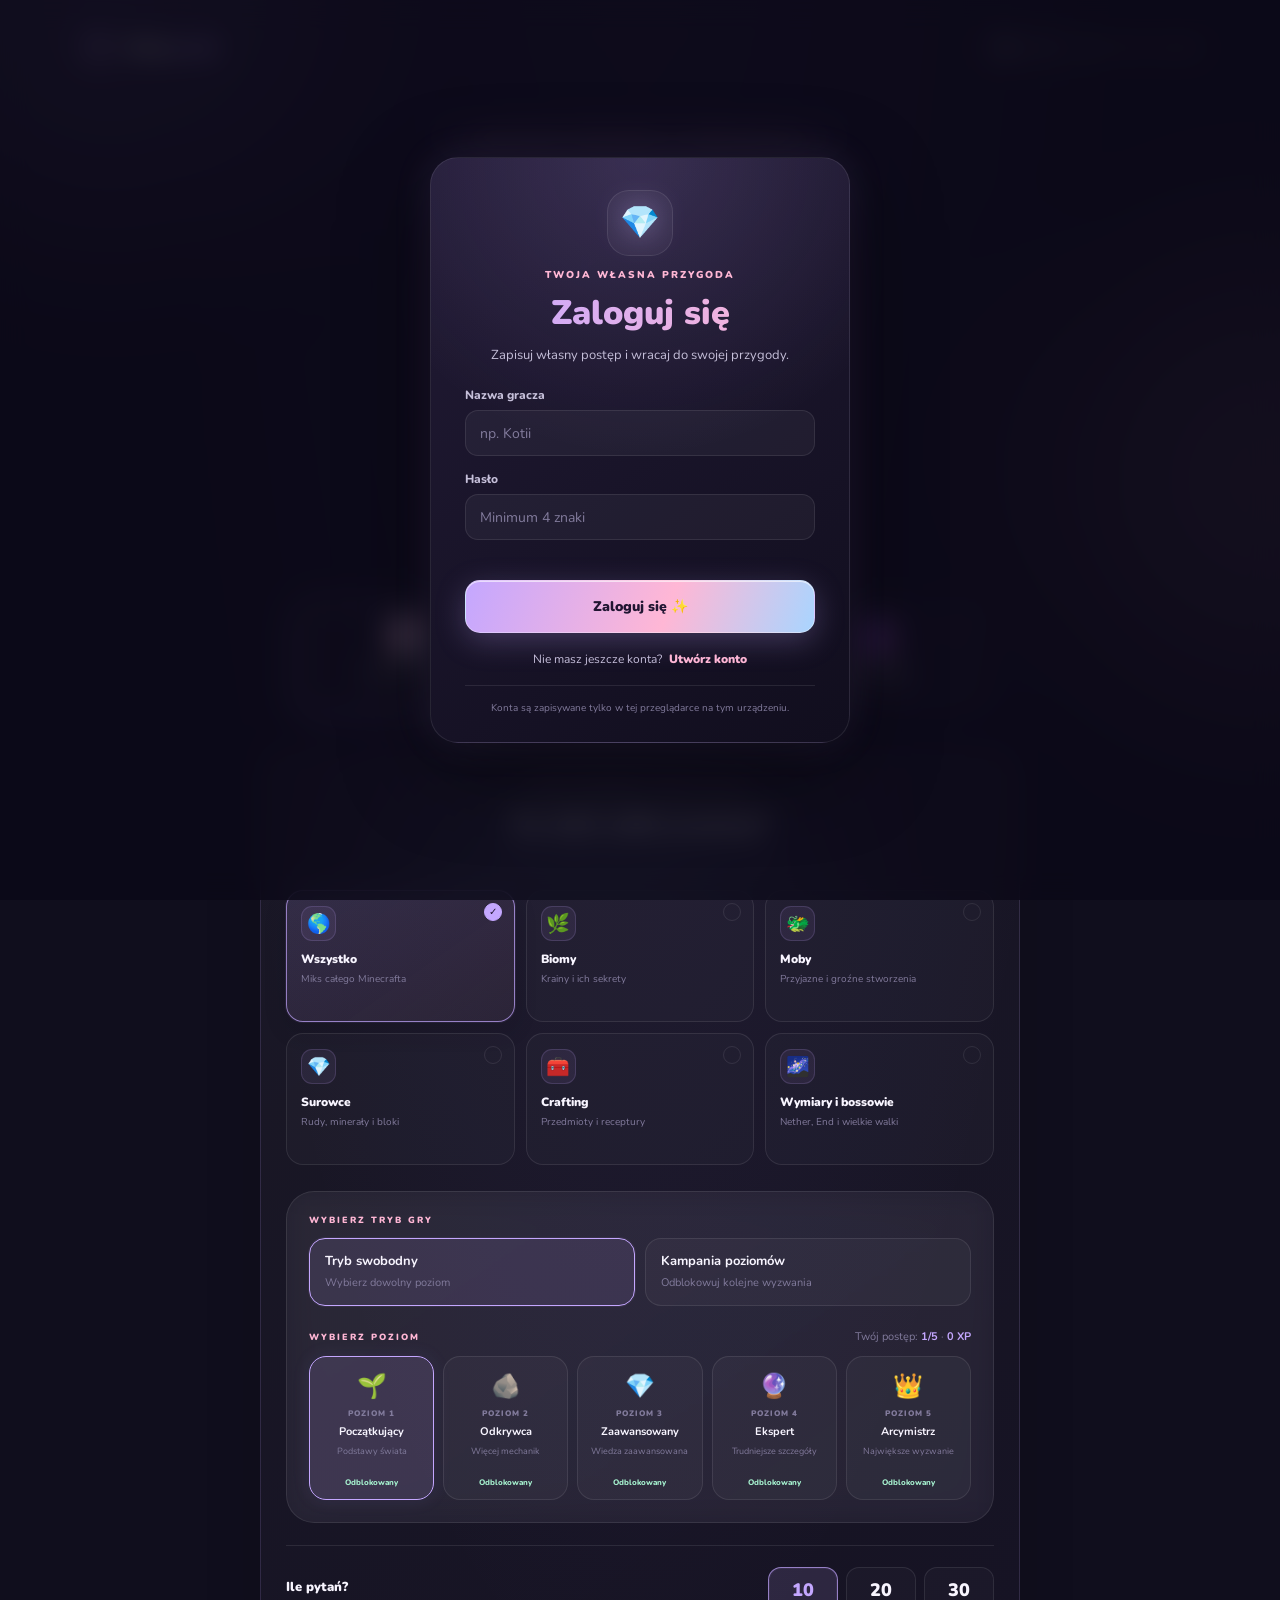
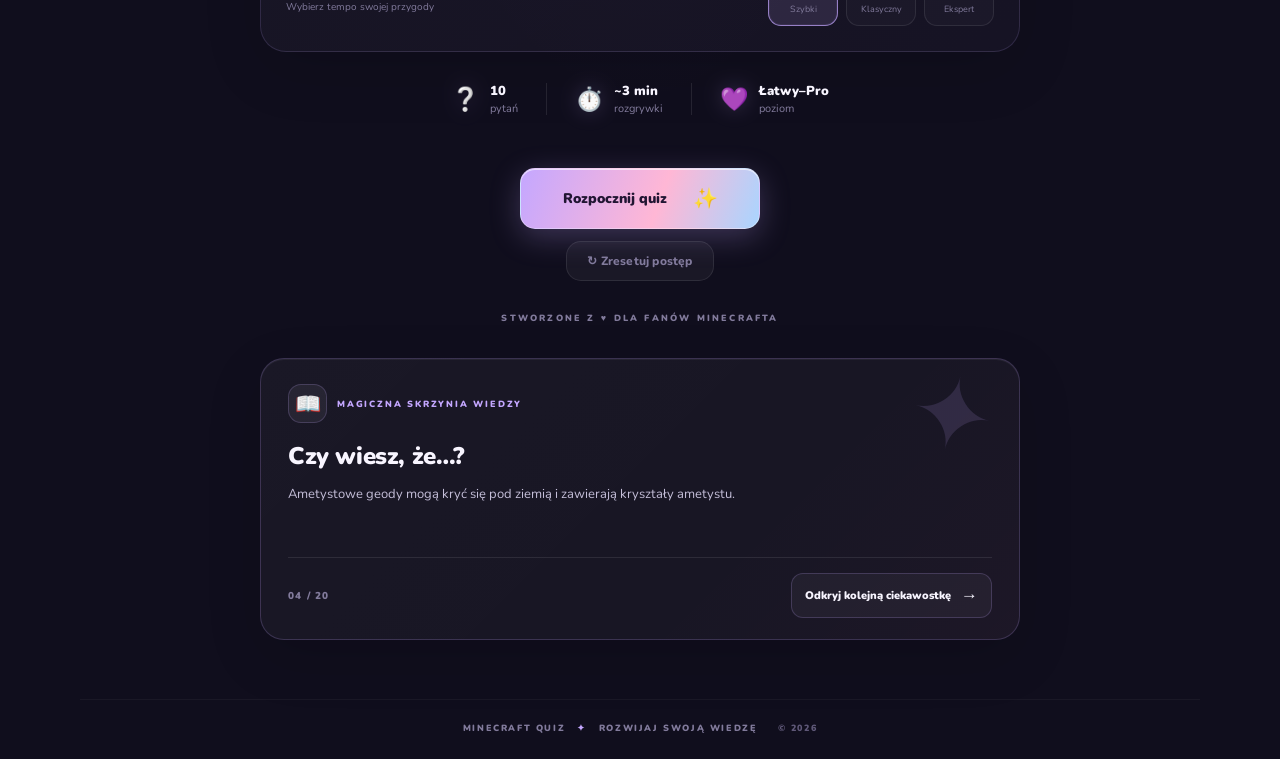
==== commit 9bcea483: "add login to quiz" ====
--- a/index.html
+++ b/index.html
@@ -31,10 +31,37 @@
                 <span aria-hidden="true">|</span>
                 <button type="button" class="language-button" data-language="en" aria-pressed="false">EN</button>
             </div>
+            <div class="account-chip" id="accountChip" hidden>
+                <span class="account-chip-icon">✦</span>
+                <span id="accountNameLabel">Gracz</span>
+                <button type="button" id="logoutButton" class="logout-button">Wyloguj</button>
+            </div>
             <span class="status-dot"></span>
             <span class="status-text" data-i18n="status">CZAS NA QUIZ</span>
         </div>
     </header>
+    <!-- Lokalny ekran kont: profile działają w tej samej przeglądarce i na tym urządzeniu. -->
+    <section class="auth-overlay" id="authOverlay" aria-labelledby="authTitle">
+        <div class="auth-card">
+            <div class="auth-crystal" aria-hidden="true">💎</div>
+            <p class="auth-kicker" id="authKicker">TWOJA WŁASNA PRZYGODA</p>
+            <h2 id="authTitle">Zaloguj się</h2>
+            <p class="auth-description" id="authDescription">Zapisuj własny postęp i wracaj do swojej przygody.</p>
+            <form id="authForm" autocomplete="on">
+                <label class="auth-label" for="authUsername" id="authUsernameLabel">Nazwa gracza</label>
+                <input id="authUsername" name="username" type="text" minlength="3" maxlength="20" autocomplete="username" required placeholder="np. Kotii">
+                <label class="auth-label" for="authPassword" id="authPasswordLabel">Hasło</label>
+                <input id="authPassword" name="password" type="password" minlength="4" autocomplete="current-password" required placeholder="Minimum 4 znaki">
+                <p class="auth-message" id="authMessage" role="status" aria-live="polite"></p>
+                <button class="primary-button auth-submit" id="authSubmit" type="submit">Zaloguj się ✨</button>
+            </form>
+            <p class="auth-switch-line"><span id="authSwitchText">Nie masz jeszcze konta?</span>
+                <button type="button" class="auth-switch-button" id="authModeToggle">Utwórz konto</button>
+            </p>
+            <p class="auth-local-note" id="authLocalNote">Konta są zapisywane tylko w tej przeglądarce na tym urządzeniu.</p>
+        </div>
+    </section>
+
     <!-- Główna część strony – znajdują się tu kolejne ekrany aplikacji -->
     <main class="main-container">
         <!-- EKRAN POWITALNY: wybór motywu, kategorii i liczby pytań -->
--- a/style.css
+++ b/style.css
@@ -1661,3 +1661,56 @@
 @media (prefers-reduced-motion: reduce) {
     .reward-backdrop, .reward-dialog-enter, .reward-particle, .reward-crown, .reward-chest-glow, .reward-chest, .reward-chest-lid, .reward-xp, .reward-level-message { animation: none !important; }
 }
+
+
+/* ================= LOKALNE KONTA GRACZY ================= */
+/* To lokalny prototyp: profile są zapisane tylko w tej przeglądarce. */
+.auth-overlay {
+    position: fixed;
+    inset: 0;
+    z-index: 2000;
+    display: grid;
+    place-items: center;
+    padding: 22px;
+    overflow-y: auto;
+    background: rgba(12, 9, 24, .82);
+    backdrop-filter: blur(14px);
+}
+.auth-overlay.is-hidden { display: none; }
+.auth-card {
+    position: relative;
+    width: min(100%, 420px);
+    padding: 32px clamp(20px, 5vw, 34px) 26px;
+    border: 1px solid var(--border);
+    border-radius: 28px;
+    background: radial-gradient(circle at 50% 0%, rgba(196,167,255,.16), transparent 48%), linear-gradient(145deg, rgba(34,27,54,.98), rgba(17,14,30,.99));
+    box-shadow: 0 25px 90px rgba(0,0,0,.48), 0 0 38px rgba(196,167,255,.12);
+    text-align: center;
+}
+.auth-crystal { display: grid; place-items: center; width: 66px; height: 66px; margin: 0 auto 12px; border: 1px solid var(--border); border-radius: 22px; background: var(--card); font-size: 32px; filter: drop-shadow(0 0 14px rgba(196,167,255,.4)); animation: auth-crystal-float 2.8s ease-in-out infinite; }
+.auth-kicker { margin-bottom: 8px; color: var(--pink); font-size: 10px; font-weight: 900; letter-spacing: 2px; }
+.auth-card h2 { margin-bottom: 9px; font-size: clamp(27px, 7vw, 34px); font-weight: 900; background: linear-gradient(100deg, var(--lavender), var(--pink)); -webkit-background-clip: text; background-clip: text; color: transparent; }
+.auth-description { margin: 0 auto 22px; max-width: 310px; color: var(--text-soft); font-size: 13px; line-height: 1.6; }
+.auth-card form { display: flex; flex-direction: column; text-align: left; }
+.auth-label { margin: 0 0 7px; color: var(--text-soft); font-size: 12px; font-weight: 800; }
+.auth-card input { width: 100%; min-height: 46px; margin-bottom: 15px; padding: 12px 14px; border: 1px solid var(--border); border-radius: 13px; outline: none; background: rgba(255,255,255,.045); color: var(--text); font: inherit; font-size: 14px; transition: border-color .2s ease, box-shadow .2s ease; }
+.auth-card input::placeholder { color: var(--text-muted); }
+.auth-card input:focus { border-color: var(--lavender); box-shadow: 0 0 0 3px rgba(196,167,255,.12); }
+.auth-message { min-height: 18px; margin: -3px 0 10px; color: var(--error); font-size: 12px; line-height: 1.5; }
+.auth-message.success { color: var(--success); }
+.auth-submit { width: 100%; }
+.auth-switch-line { margin: 18px 0 0; color: var(--text-soft); font-size: 12px; }
+.auth-switch-button { margin-left: 4px; border: 0; background: transparent; color: var(--pink); font-size: inherit; font-weight: 900; cursor: pointer; }
+.auth-switch-button:hover { text-decoration: underline; }
+.auth-local-note { margin: 18px 0 0; padding-top: 14px; border-top: 1px solid var(--border); color: var(--text-muted); font-size: 10px; line-height: 1.6; }
+.account-chip { display: inline-flex; align-items: center; gap: 7px; max-width: 260px; padding: 6px 8px 6px 11px; border: 1px solid var(--border); border-radius: 999px; background: var(--card); color: var(--text-soft); font-size: 11px; font-weight: 800; }
+.account-chip[hidden] { display: none; }
+.account-chip-icon { color: var(--pink); }
+#accountNameLabel { overflow: hidden; max-width: 90px; text-overflow: ellipsis; white-space: nowrap; }
+.logout-button { padding: 5px 9px; border: 1px solid var(--border); border-radius: 999px; background: transparent; color: var(--text-soft); font-size: 10px; font-weight: 900; cursor: pointer; transition: .2s ease; }
+.logout-button:hover { color: var(--pink); border-color: var(--pink); }
+html[data-theme="cherry"] .auth-card { background: radial-gradient(circle at 50% 0%, rgba(255,159,201,.18), transparent 48%), linear-gradient(145deg, rgba(47,27,44,.98), rgba(24,14,27,.99)); }
+html[data-theme="ender"] .auth-card { background: radial-gradient(circle at 50% 0%, rgba(139,92,246,.2), transparent 48%), linear-gradient(145deg, rgba(28,25,54,.98), rgba(13,15,31,.99)); }
+@keyframes auth-crystal-float { 0%,100% { transform: translateY(0) rotate(-3deg); } 50% { transform: translateY(-5px) rotate(3deg); } }
+@media (max-width: 600px) { .topbar-right { gap: 8px; } .status-text { display: none; } .account-chip { gap: 5px; padding-left: 8px; } .auth-card { border-radius: 23px; } }
+@media (prefers-reduced-motion: reduce) { .auth-crystal { animation: none; } }
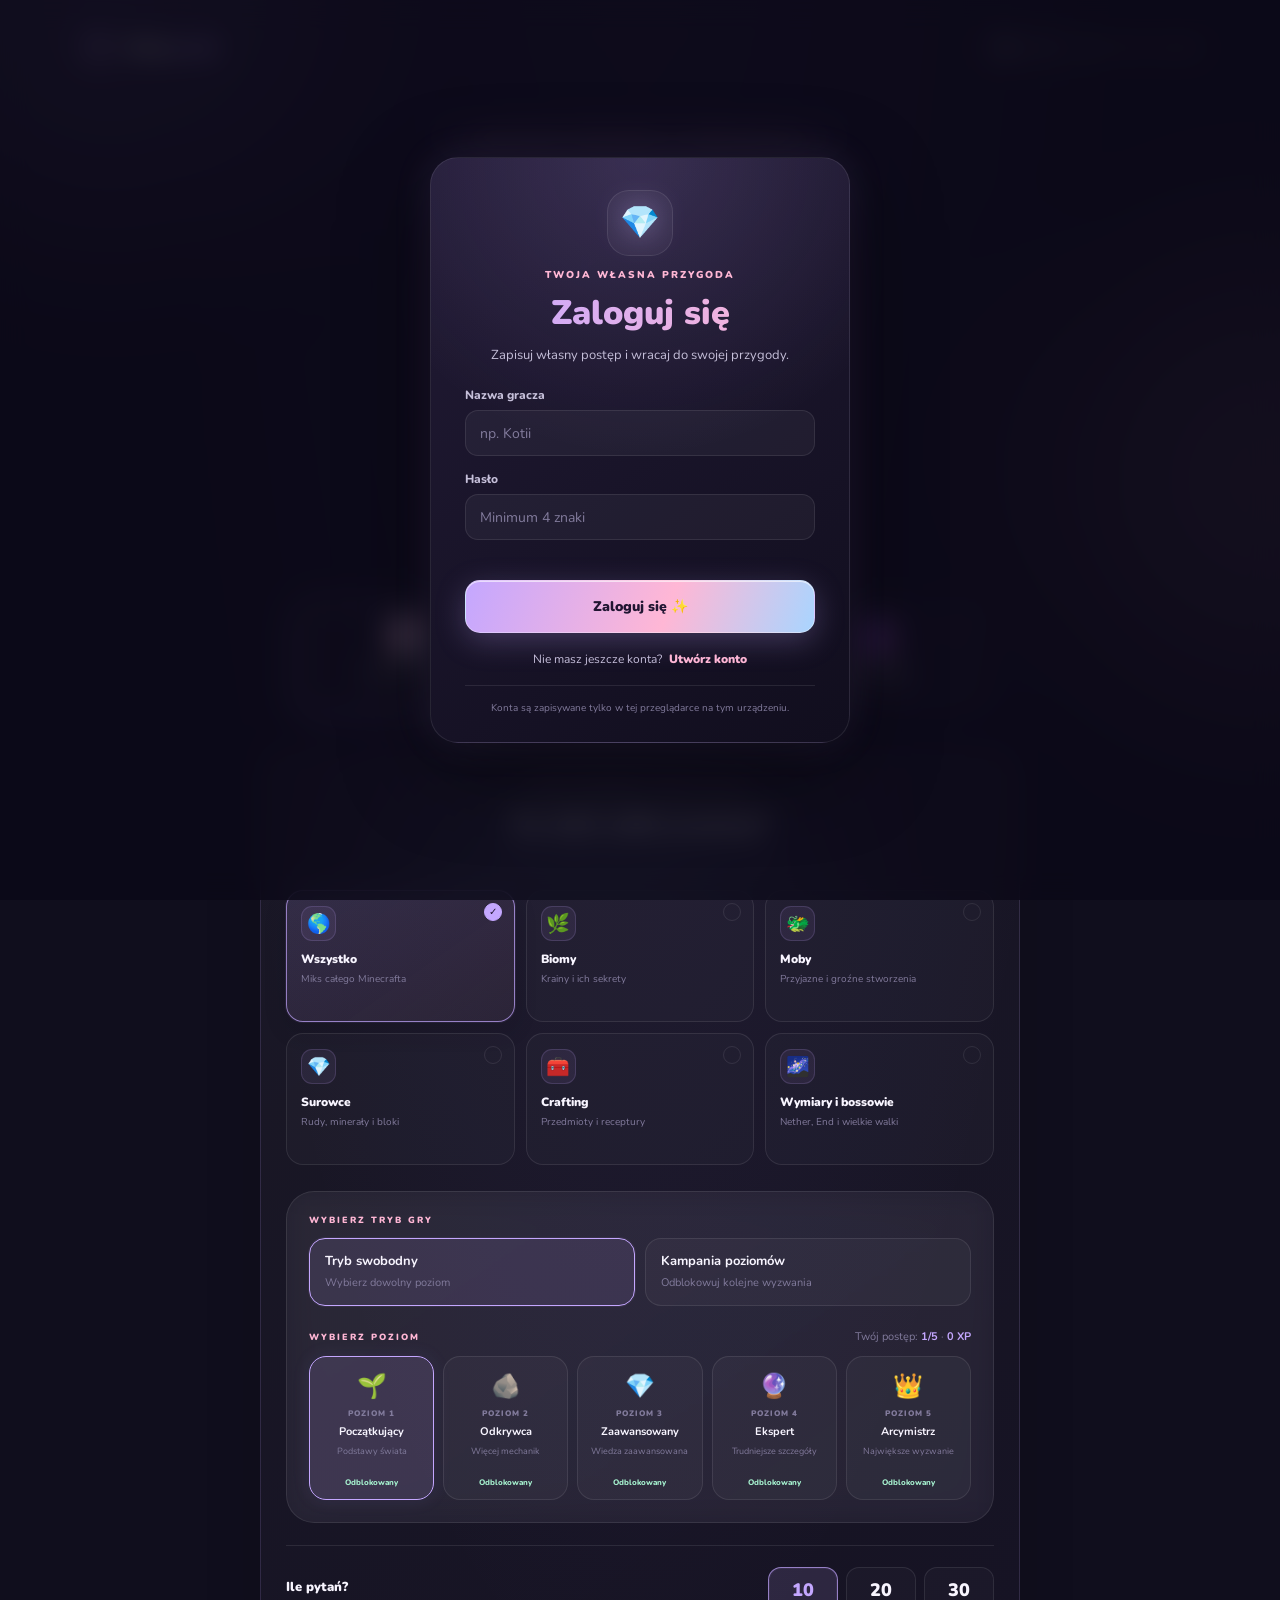
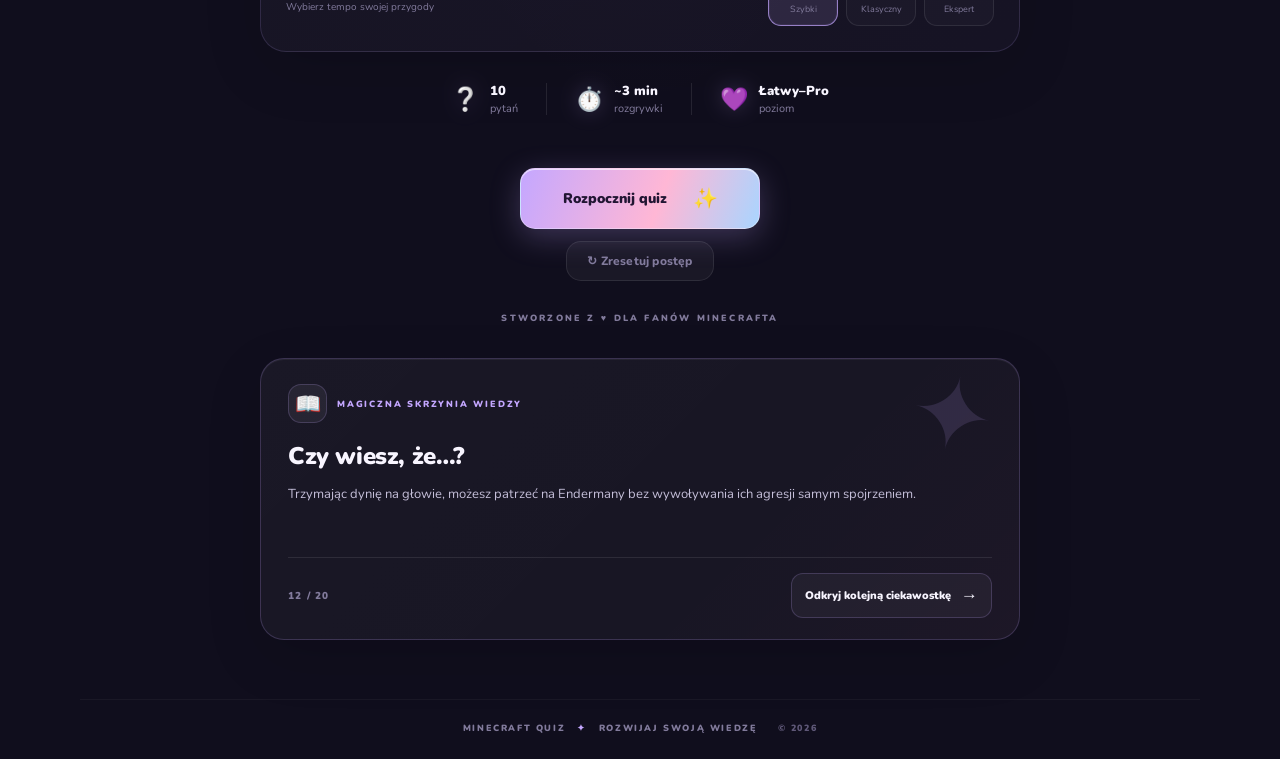
==== commit cc6f010b: "fix login" ====
--- a/index.html
+++ b/index.html
@@ -49,7 +49,7 @@
             <p class="auth-description" id="authDescription">Zapisuj własny postęp i wracaj do swojej przygody.</p>
             <form id="authForm" autocomplete="on">
                 <label class="auth-label" for="authUsername" id="authUsernameLabel">Nazwa gracza</label>
-                <input id="authUsername" name="username" type="text" minlength="3" maxlength="20" autocomplete="username" required placeholder="np. Kotii">
+                <input id="authUsername" name="username" type="text" minlength="3" maxlength="20" autocomplete="username" required placeholder="🎀✨💗">
                 <label class="auth-label" for="authPassword" id="authPasswordLabel">Hasło</label>
                 <input id="authPassword" name="password" type="password" minlength="4" autocomplete="current-password" required placeholder="Minimum 4 znaki">
                 <p class="auth-message" id="authMessage" role="status" aria-live="polite"></p>
